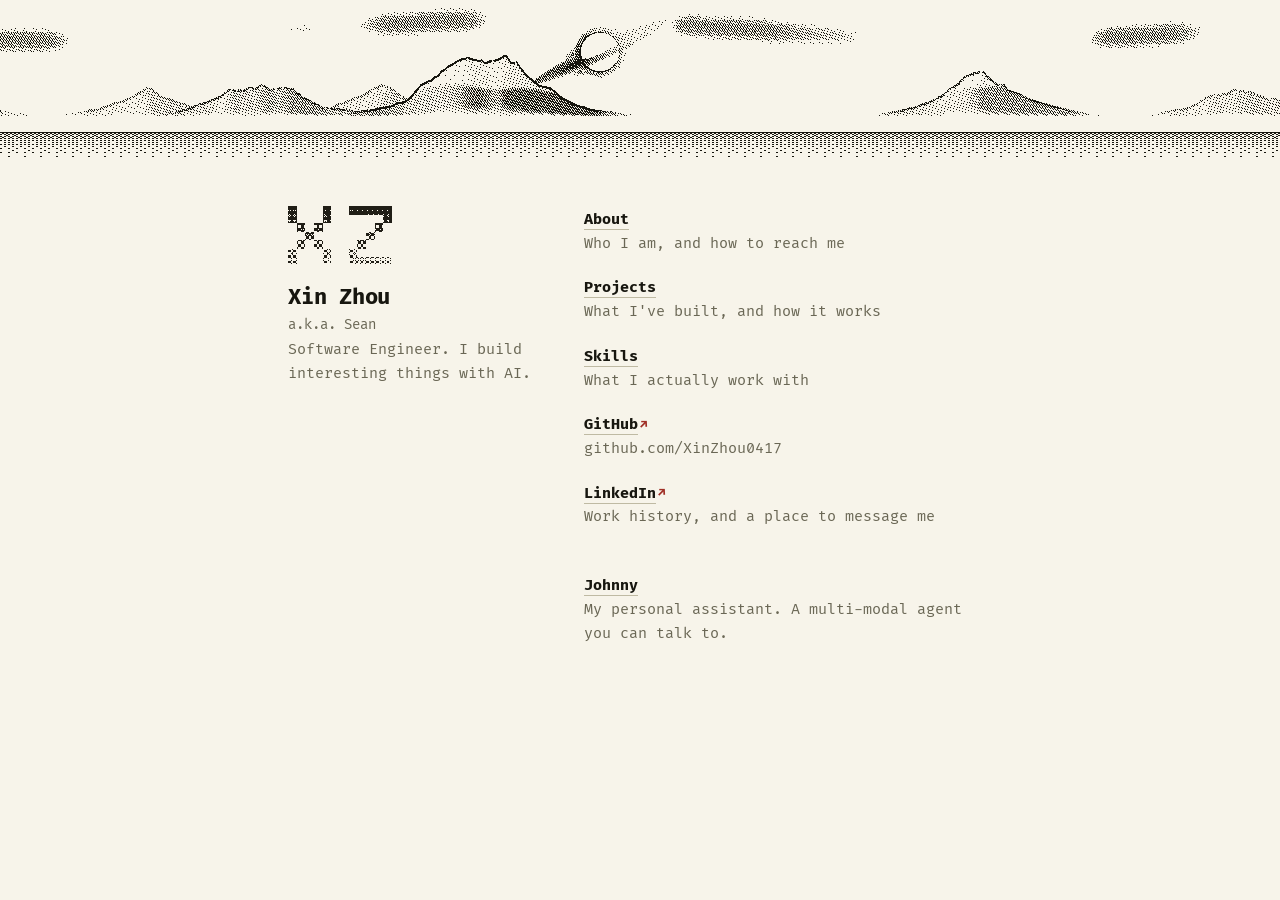
==== index.html @ a410e1f2 "site: rebuild from resume@68ef477" ====
<!DOCTYPE html><html lang="en"><head><meta charset="utf-8"><title>Xin Zhou</title><meta name="viewport" content="width=device-width, initial-scale=1"><meta name="description" content="Software Engineer. I build interesting things with AI."><link rel="icon" type="image/png" href="[data-uri]"><link rel="preload" href="/fonts/fira-regular.woff2" as="font" type="font/woff2" crossorigin><link rel="preload" href="/fonts/fira-bold.woff2" as="font" type="font/woff2" crossorigin><meta property="og:title" content="Xin Zhou"><meta property="og:description" content="Software Engineer. I build interesting things with AI."><meta property="og:image" content="https://xzhou.au/og.png"><meta property="og:image:width" content="1200"><meta property="og:image:height" content="630"><meta property="og:image:alt" content="Xin Zhou. Software Engineer. I build interesting things with AI."><meta property="og:url" content="https://xzhou.au/"><meta property="og:type" content="website"><meta property="og:site_name" content="Xin Zhou"><meta name="twitter:card" content="summary_large_image"><meta name="twitter:title" content="Xin Zhou"><meta name="twitter:description" content="Software Engineer. I build interesting things with AI."><meta name="twitter:image" content="https://xzhou.au/og.png"><meta name="astro-view-transitions-enabled" content="true"><meta name="astro-view-transitions-fallback" content="animate"><script type="module" src="/assets/ClientRouter.astro_astro_type_script_index_0_lang.Sx5bM3k1.js"></script><script type="module" src="/assets/Layout.astro_astro_type_script_index_0_lang.Ptof7fRJ.js"></script><link rel="stylesheet" href="/assets/Scene.C5jJHxmA.css"></head><body><div class="page g-paper"><div data-astro-transition-persist="scene" class="scene"><div class="bh"></div><div class="clouds"></div><div class="occlude"></div><div class="land"></div></div><div class="col"><div class="index"><div class="identity"><img class="mark" src="[data-uri]" alt=""><h1>Xin Zhou</h1><p class="name-alias">a.k.a. Sean</p><p class="name-sub">Software Engineer. I build interesting things with AI.</p></div><div class="dir"><div class="e"><div class="t"><a href="/about.html">About</a></div><p class="s">Who I am, and how to reach me</p></div><div class="e"><div class="t"><a href="/projects.html">Projects</a></div><p class="s">What I&#39;ve built, and how it works</p></div><div class="e"><div class="t"><a href="/skills.html">Skills</a></div><p class="s">What I actually work with</p></div><div class="e"><div class="t"><a href="https://github.com/XinZhou0417" class="ext" target="_blank" rel="noopener noreferrer">GitHub</a><span class="arrow">↗</span></div><p class="s">github.com/XinZhou0417</p></div><div class="e"><div class="t"><a href="https://www.linkedin.com/in/xin-zhou-246252300/" class="ext" target="_blank" rel="noopener noreferrer">LinkedIn</a><span class="arrow">↗</span></div><p class="s">Work history, and a place to message me</p></div><div class="e e-foot"><div class="t"><a href="/agent.html">Johnny</a></div><p class="s">My personal assistant. A multi-modal agent you can talk to.</p></div></div></div></div></div><button data-astro-transition-persist="astro-mffd43sq-1" id="johnny-open" class="johnny-button" type="button" aria-haspopup="dialog" aria-expanded="false" aria-controls="johnny-panel" data-sitekey="0x4AAAAAAEWjf_f30rGrgWtV" title="Ask Johnny about Xin. He answers from the published site and says so when he does not know." hidden><span class="johnny-face"><span class="johnny-cue" aria-hidden="true">$&nbsp;</span>ask johnny</span></button><div data-astro-transition-persist="astro-6olg6xvq-2" id="johnny-root"></div><script type="module" src="/assets/Johnny.astro_astro_type_script_index_0_lang.CicsOfSN.js"></script></body></html>
---- assets/Scene.C5jJHxmA.css ----
.astro-route-announcer{clip:rect(0 0 0 0);clip-path:inset(50%);white-space:nowrap;width:1px;height:1px;position:absolute;top:0;left:0;overflow:hidden}@keyframes astroFadeInOut{0%{opacity:1}to{opacity:0}}@keyframes astroFadeIn{0%{opacity:0;mix-blend-mode:plus-lighter}to{opacity:1;mix-blend-mode:plus-lighter}}@keyframes astroFadeOut{0%{opacity:1;mix-blend-mode:plus-lighter}to{opacity:0;mix-blend-mode:plus-lighter}}@keyframes astroSlideFromRight{0%{transform:translate(100%)}}@keyframes astroSlideFromLeft{0%{transform:translate(-100%)}}@keyframes astroSlideToRight{to{transform:translate(100%)}}@keyframes astroSlideToLeft{to{transform:translate(-100%)}}@media (prefers-reduced-motion){::view-transition-group(*),::view-transition-old(*),::view-transition-new(*),[data-astro-transition-scope]{animation:none!important}}@font-face{font-family:Fira Code;src:url(/fonts/fira-regular.woff2)format("woff2");font-weight:400;font-style:normal;font-display:swap}@font-face{font-family:Fira Code;src:url(/fonts/fira-bold.woff2)format("woff2");font-weight:700;font-style:normal;font-display:swap}:root{--dim:#6a6755;--rule:#bfbaa3;--link:#17548c;--ext:#a02f26;--mono:"Fira Code", ui-monospace, SFMono-Regular, "SF Mono", Menlo, Consolas, "Liberation Mono", "DejaVu Sans Mono", monospace}*{box-sizing:border-box}html{-webkit-text-size-adjust:100%}body{background:var(--paper);color:var(--ink);font-family:var(--mono);font-variant-ligatures:none;margin:0;font-size:14.7px;line-height:1.62}.page{min-height:100vh;padding:0 0 3.5rem}.col{max-width:47rem;margin:0 auto;padding:0 1.5rem}.scene+header{padding-top:1.6rem}header{padding:2.4rem 0 1.5rem}a{color:var(--link);border-bottom:1px solid var(--rule);text-decoration:none}a:hover{border-bottom-color:currentColor}a.ext{color:var(--ext)}a:focus-visible{outline:2px solid var(--ink);outline-offset:2px}b{font-weight:700}.arrow{vertical-align:.15em;color:var(--ext);margin-left:.15em;font-size:.8em}.mark{width:104px;height:auto;image-rendering:pixelated;margin-bottom:1.15rem;display:block}h1{letter-spacing:-.01em;margin:0 0 .2rem;font-size:1.35rem;line-height:1.2}.name-alias{color:var(--dim);margin:0 0 .15rem;font-size:.86rem}.name-sub{color:var(--dim);margin:0}.back{margin:0;font-size:.86rem}.back a{border:0}.back a:hover{border-bottom:1px solid}.index{align-items:flex-start;gap:2.5rem;padding:2.6rem 0 0;display:flex}.identity{flex:0 0 16rem}.dir{flex:auto;padding-top:.15rem}.dir .e{margin-bottom:1.3rem}.dir .e:last-child{margin-bottom:0}.dir .t{font-weight:700}.dir .t a{color:var(--ink);border-bottom:1px solid var(--rule)}.dir .t a:hover{border-bottom-color:currentColor}.dir .s{color:var(--dim);margin:0}h2{color:var(--ink);margin:0 0 1.3rem;font-size:1.05rem;font-weight:700}h2:before{content:"# ";color:var(--dim)}h2.cmd:before{content:none}.intro{align-items:flex-start;gap:2rem;display:flex}.intro .prose{flex:auto;min-width:0}.portrait{flex:0 0 168px;width:168px;height:auto;display:block}.portrait.dithered{image-rendering:pixelated}.prose p{max-width:40rem;margin:0 0 .9rem}.prose p:last-child{margin-bottom:0}.item{margin-bottom:1.3rem}.item:last-child{margin-bottom:0}.row{align-items:baseline;display:flex}.row .t{font-weight:700}.row .lead{border-bottom:1px dotted var(--rule);flex:auto;min-width:1.5rem;margin:0 .55em;transform:translateY(-.3em)}.row .m{color:var(--dim);white-space:nowrap;flex:none;font-size:.82rem}.d{color:var(--dim);max-width:42rem;margin:.1rem 0 0}.stack-row{flex-wrap:wrap;gap:.35rem .4rem;margin:0 0 .75rem;display:flex}.stack-row:last-child{margin-bottom:0}.stack-label{color:var(--dim);flex:0 0 8rem;padding-top:.15rem;font-size:.82rem}.chips{flex-wrap:wrap;flex:16rem;gap:.3rem .35rem;display:flex}.chip{border:1px solid var(--rule);background:#ffffff73;padding:.02rem .4rem;font-size:.82rem}.year{margin-top:1.9rem}.year:first-of-type{margin-top:0}.year-label{margin:0 0 .8rem}.year-label:before{content:"## ";color:var(--dim)}.year-items{padding-left:1.5rem}.sr-only{clip-path:inset(50%);white-space:nowrap;border:0;width:1px;height:1px;margin:-1px;padding:0;position:absolute;overflow:hidden}.cmd{color:var(--dim);margin:1.1rem 0 .9rem}.cmd .t-p{color:var(--rule)}.tree{margin:0;font-family:inherit;font-size:.88rem;line-height:1.25;overflow-x:auto}.tree .t-p{color:var(--dim)}.tree .t-stem{color:var(--rule)}.tree .t-dir{color:var(--link);font-weight:700}.tree .t-sum{color:var(--dim);font-size:.82rem}.rows{margin:1.7rem 0 0}.rows>div{gap:.4rem;margin-bottom:.3rem;display:flex}.rows dt{color:var(--dim);flex:0 0 8rem;font-size:.86rem}.rows dd{overflow-wrap:anywhere;flex:auto;margin:0}@media (width<=40rem){body{font-size:14px}.index{padding-top:1.8rem;display:block}.identity{margin-bottom:2.2rem}.row{display:block}.row .lead{display:none}.row .m{white-space:normal;display:block}.stack-label,.rows dt{flex:0 0 100%}.intro{display:block}.year-items{padding-left:.8rem}.portrait{margin:0 0 1.2rem}}@media print{.page{background:#fff}.scene{display:none}.prose.long .fig{float:none;width:auto;margin:0 0 1rem}.fig-peek,.fig-line{display:none}}.toc{margin:0 0 2.2rem;font-size:.78rem;line-height:1.5}.toc-head{color:var(--dim);letter-spacing:.04em;margin:0 0 .5rem}.to-top{font:inherit;letter-spacing:inherit;color:var(--dim);cursor:pointer;background:0 0;border:0;padding:0;display:none}.to-top:hover{color:var(--ink)}.toc.away .here{display:none}.toc.away .to-top{display:inline}.toc ol{border-left:1px solid var(--rule);margin:0;padding:0;list-style:none}.toc li{margin:0 0 .3rem}.toc ol ol{margin:.25rem 0 .5rem .9rem}.toc ol ol li{margin:0 0 .2rem}.toc a{color:#94907c;overflow-wrap:anywhere;border:0;border-left:2px solid #0000;margin-left:-1px;padding-left:.6rem;display:block}.toc a:hover{color:var(--ink);border-bottom:0}.toc a.on{color:var(--ink);border-left-color:var(--ink);font-weight:700}.rail{text-align:center;margin:0 0 2.5rem}.rail img{max-width:100%;height:auto;image-rendering:pixelated;display:inline-block}@media (width>=86rem){.rail{text-align:left;width:13rem;margin:0;padding-left:1.6rem;position:absolute;top:.2rem;left:100%}}@media (width>=76rem){.col.has-toc{position:relative}.toc{width:13rem;margin:0;padding-right:1.6rem;position:absolute;top:.2rem;bottom:0;right:100%}.toc-inner{position:sticky;top:2rem}.toc-scroll{overscroll-behavior:contain;scrollbar-width:thin;scrollbar-color:var(--rule) transparent;max-height:50vh;overflow-y:auto}}@media (width<=75.99rem){.toc-scroll{overscroll-behavior:contain;scrollbar-width:thin;scrollbar-color:var(--rule) transparent;max-height:45vh;overflow-y:auto}}.prose.long{max-width:40rem;display:flow-root}.prose.long>:first-child{margin-top:0}h3,h4,h5,h6{color:var(--ink);margin:2rem 0 .7rem;scroll-margin-top:1.5rem;font-weight:700}h3{font-size:.95rem}h4{font-size:.86rem}h5,h6{font-size:.8rem}h4,h5,h6{margin-top:1.5rem}.anchor{color:inherit;border:0}.anchor .hash{color:var(--dim)}.anchor:hover{border:0}.anchor:hover .hash{color:var(--ext)}.prose.long a.ext:after{content:"↗";vertical-align:.15em;color:var(--ext);margin-left:.15em;font-size:.8em}.prose.long img{max-width:100%;height:auto;margin:0 0 1rem;display:block}.prose.long figure{margin:0 0 1rem}.prose.long ul,.prose.long ol{margin:0 0 .9rem;padding-left:1.2rem}.prose.long li{margin:0 0 .3rem}.prose.long code{background:color-mix(in srgb, var(--ink) 7%, transparent);padding:.05em .3em;font-size:.92em}.prose.long pre{background:color-mix(in srgb, var(--ink) 5%, transparent);margin:0 0 1rem;padding:.8rem 1rem;overflow-x:auto}.prose.long pre code{background:0 0;padding:0}.prose.long blockquote{border-left:2px solid var(--rule);color:var(--dim);margin:0 0 1rem;padding-left:1rem}.fig{margin:0 0 1.2rem}.fig-shot{border:0;display:block}.fig-shot:focus-visible{outline:2px solid var(--ink);outline-offset:2px}.fig img{border:1px solid var(--rule);width:100%;height:auto;display:block}.fig figcaption{color:var(--dim);margin-top:.35rem;font-size:.7rem;line-height:1.45}.fig-shot:hover img,.fig.is-lit img{border-color:var(--ext)}.figref{color:inherit;border-bottom:1px dashed var(--ext);background:color-mix(in srgb, var(--ext) 7%, transparent);padding:0 .12em}.figref:hover,.figref:focus-visible,.figref.is-lit{background:color-mix(in srgb, var(--ext) 16%, transparent);border-bottom-color:var(--ext)}@media (width>=86rem){.prose.long .fig{float:right;clear:right;width:13rem;margin:.35rem -20.1rem 1.4rem 0}}.fig-line{z-index:5;border-top:1px dashed var(--ext);opacity:.7;pointer-events:none;height:0;position:fixed}.fig-line[hidden]{display:none}.fig-peek{z-index:40;border:1px solid var(--ink);background:var(--paper) center / contain no-repeat;pointer-events:none;position:fixed;box-shadow:0 8px 30px #17160f47}.fig-peek[hidden]{display:none}.prose.long a.inline-shot{border:0;margin:0 0 1rem;display:block}.prose.long a.inline-shot img{margin:0}.prose.long a.inline-shot:focus-visible{outline:2px solid var(--ink);outline-offset:2px}.empty{text-align:center;padding:5rem 1.5rem 4.5rem}.marquee{max-width:100%;line-height:0;display:inline-block;position:relative}.empty img{max-width:100%;height:auto;image-rendering:pixelated;display:block}.empty .blink{animation:2.85s infinite uc-blink;position:absolute;inset:0}@keyframes uc-blink{0%,70.18%{opacity:1}70.19%,to{opacity:0}}@media (prefers-reduced-motion:reduce){.empty .blink{animation:none}}.empty p{color:var(--dim);margin:1.4rem 0 0}.johnny-button{z-index:40;font:inherit;letter-spacing:.04em;--px:3px;--pix-edge:var(--ink);--pix-hi:#5ce9bd;--pix-face:var(--t-green);--pix-lo:#03996c;background:var(--pix-edge);color:var(--pix-edge);padding:calc(var(--px) * 3) calc(var(--px) * 4);cursor:pointer;box-shadow:none;clip-path:polygon(calc(var(--px) * 3) 0, calc(100% - var(--px)) 0, 100% var(--px), 100% calc(100% - var(--px) * 3), calc(100% - var(--px)) calc(100% - var(--px) * 3), calc(100% - var(--px)) calc(100% - var(--px) * 2), calc(100% - var(--px) * 2) calc(100% - var(--px) * 2), calc(100% - var(--px) * 2) calc(100% - var(--px)), calc(100% - var(--px) * 3) calc(100% - var(--px)), calc(100% - var(--px) * 3) 100%, var(--px) 100%, 0 calc(100% - var(--px)), 0 calc(var(--px) * 3), var(--px) calc(var(--px) * 3), var(--px) calc(var(--px) * 2), calc(var(--px) * 2) calc(var(--px) * 2), calc(var(--px) * 2) var(--px), calc(var(--px) * 3) var(--px));filter:drop-shadow(calc(var(--px) * 4 / 3) calc(var(--px) * 4 / 3) 0 var(--ink));border:0;font-size:.82rem;font-weight:700;position:fixed;bottom:1.25rem;right:1.25rem}.johnny-button:before{content:"";inset:calc(var(--px) * 2 / 3);pointer-events:none;background:linear-gradient(to bottom, var(--pix-hi) 0 var(--px), var(--pix-face) var(--px) calc(100% - var(--px) * 5 / 3), var(--pix-lo) calc(100% - var(--px) * 5 / 3) 100%);clip-path:polygon(calc(var(--px) * 3) 0, calc(100% - var(--px)) 0, 100% var(--px), 100% calc(100% - var(--px) * 3), calc(100% - var(--px)) calc(100% - var(--px) * 3), calc(100% - var(--px)) calc(100% - var(--px) * 2), calc(100% - var(--px) * 2) calc(100% - var(--px) * 2), calc(100% - var(--px) * 2) calc(100% - var(--px)), calc(100% - var(--px) * 3) calc(100% - var(--px)), calc(100% - var(--px) * 3) 100%, var(--px) 100%, 0 calc(100% - var(--px)), 0 calc(var(--px) * 3), var(--px) calc(var(--px) * 3), var(--px) calc(var(--px) * 2), calc(var(--px) * 2) calc(var(--px) * 2), calc(var(--px) * 2) var(--px), calc(var(--px) * 3) var(--px));position:absolute}.johnny-face{z-index:1;position:relative}@media (width>=40rem){.johnny-button{font-size:.88rem;bottom:4.5rem;right:5.5rem}}.johnny-button[aria-expanded=true]{display:none}.johnny-button:hover:before{background:linear-gradient(to bottom, var(--pix-face) 0 calc(100% - var(--px) * 8 / 3), var(--pix-lo) calc(100% - var(--px) * 8 / 3) 100%)}.johnny-button:active:before{background:var(--pix-lo)}.johnny-button:hover{filter:drop-shadow(var(--px) var(--px) 0 var(--ink));transform:translate(calc(var(--px) / 3), calc(var(--px) / 3))}.johnny-button:active{filter:none;transform:translate(calc(var(--px) * 4 / 3), calc(var(--px) * 4 / 3))}.johnny-button:focus-visible{outline:2px solid var(--link);outline-offset:2px}@media print{.johnny-button{display:none}}:root{--t-bg:#1d2a35;--t-fg:#cbd5e1;--t-mid:#b2bdcc;--t-dim:#8494a8;--t-green:#05ce91;--t-blue:#82aaff;--t-amber:#ff9d00;--t-red:#ff6b6b;--t-rule:#2b3b48}.johnny{background:var(--t-bg);color:var(--t-fg);border-color:var(--t-rule)}.johnny-head{border-bottom:1px solid var(--t-rule);color:var(--t-dim);background:linear-gradient(#26374480,#1f2e3980);flex:none;justify-content:center;align-items:center;padding:.4rem .6rem;display:flex;position:relative}.johnny-head .johnny-dots{position:absolute;left:1.4rem}.johnny-status{border-top:1px solid var(--t-rule);color:var(--t-dim);white-space:nowrap;background:linear-gradient(#26374480,#1f2e3980);flex:none;align-items:center;gap:.5rem;padding:.32rem .8rem;font-size:.72rem;display:flex;overflow:hidden}.johnny-bar{letter-spacing:-.06em;color:var(--t-mid)}.johnny-sep{opacity:.5}.johnny-status.is-low,.johnny-status.is-low .johnny-bar{color:var(--t-amber)}.johnny-title{color:var(--t-mid);font-size:.78rem}.johnny-dots{align-items:baseline;gap:.15rem;font-size:.78rem;display:inline-flex}.johnny-dot{font:inherit;cursor:pointer;color:var(--t-dim);letter-spacing:-.02em;background:0 0;border:0;padding:0 .1rem}.johnny-dot:hover{color:var(--t-fg)}.johnny-dot-min:hover,.johnny-dot-min:focus-visible{color:var(--t-amber)}.johnny-dot-close:hover,.johnny-dot-close:focus-visible{color:var(--t-red)}.johnny-dot:focus-visible{outline:none;text-decoration:underline}.johnny-confirm{z-index:2;background:#1d2a35d1;justify-content:center;align-items:center;display:flex;position:absolute;inset:0}.johnny-confirm-box{border:1px solid var(--t-rule);background:var(--t-bg);max-width:20rem;padding:.8rem .9rem}.johnny-confirm p{color:var(--t-mid);margin:0 0 .7rem;line-height:1.5}.p-warn{color:var(--t-amber)}.johnny-confirm-row{justify-content:flex-end;gap:.6rem;display:flex}.johnny-confirm button{font:inherit;border:1px solid var(--t-rule);color:var(--t-mid);cursor:pointer;background:0 0;padding:.12rem .6rem;font-size:.78rem}.johnny-confirm button:hover{border-color:var(--t-fg);color:var(--t-fg)}.johnny-confirm .is-danger{color:var(--t-red);border-color:#ff6b6b66}.johnny-confirm .is-danger:hover{border-color:var(--t-red);color:var(--t-red)}.johnny-body{cursor:text;scrollbar-width:thin;scrollbar-color:var(--t-rule) transparent;flex:1;min-height:0;padding:.7rem .6rem;overflow-y:auto}.johnny-log{flex-direction:column;gap:.6rem;line-height:1.55;display:flex}.johnny-log p{margin:0}.johnny-hint{color:var(--t-mid)}.johnny-pending{color:var(--t-dim)}.johnny-hint .c-name{color:var(--t-blue)}.johnny-boot-head{color:var(--t-fg)}.b-summary{color:var(--t-dim);margin-left:.75rem}.johnny-boot{color:var(--t-dim);gap:.75rem;font-size:.78rem;display:flex}.johnny-boot .b-label{min-width:7rem;color:var(--t-mid)}.johnny-boot .b-val{color:var(--t-green)}.johnny-boot .b-wait{color:var(--t-dim)}.johnny-boot .b-bad{color:var(--t-red)}.johnny-boot+.johnny-boot{margin-top:-.35rem}.johnny-init>summary,.johnny-run>summary{cursor:pointer;list-style:none}.johnny-init>summary::-webkit-details-marker{display:none}.johnny-run>summary::-webkit-details-marker{display:none}.johnny-init>summary:after,.johnny-run>summary:after{content:" [+]";color:var(--t-dim)}.johnny-init[open]>summary:after,.johnny-run[open]>summary:after{content:" [-]"}.johnny-run>summary{color:var(--t-dim);font-style:italic}.johnny-run{flex-direction:column;display:flex}.johnny-run-step{color:var(--t-dim);gap:.5rem;margin:0 0 .12rem;font-size:.78rem;display:flex}.johnny-run-step .r-mark{flex:none;width:1ch}.johnny-run-step .r-label{flex:1;min-width:0}.johnny-run-step.is-running .r-mark{color:var(--t-mid)}.johnny-run-step.is-done .r-mark{color:var(--t-green)}.johnny-run-step.is-blocked .r-mark,.johnny-run-step.is-blocked .r-label{color:var(--t-red)}.johnny-run-thought{color:var(--t-dim);margin:0 0 .12rem;padding-left:calc(1ch + .5rem);font-size:.78rem;font-style:italic}.johnny-run-thought,.johnny-run-step{animation:.18s ease-out both johnny-arrive}@keyframes johnny-arrive{0%{opacity:0;transform:translateY(-.15rem)}to{opacity:1;transform:none}}@media (prefers-reduced-motion:reduce){.johnny-run-thought,.johnny-run-step{animation:none}}.johnny-run:focus,.johnny-run:focus-visible{outline:none}.johnny-interrupted .r-val,.johnny-interrupted{color:var(--t-amber)}.johnny-q{color:var(--t-fg)}.johnny .p-user,.johnny .p-host{color:var(--t-green)}.johnny .p-tail{color:var(--t-dim)}.johnny-a{color:var(--t-mid)}.johnny-a>p+p{margin-top:.4rem}.johnny-a a,.johnny-cites a{color:var(--t-blue);border-bottom:1px solid #82aaff66}.johnny-a a:hover,.johnny-cites a:hover{border-bottom-color:var(--t-blue)}.johnny-cites{color:var(--t-dim);font-size:.78rem}.johnny-cites a+a:before{content:""}.johnny-blocked{border-left:2px solid var(--t-rule);padding-left:.55rem}.johnny-limit{color:var(--t-amber);border-left-color:var(--t-amber)}.johnny-limit a{color:var(--t-amber);border-bottom-color:var(--t-amber)}.johnny-cmds-lead{margin-bottom:.45rem}.johnny-cmds{border-collapse:collapse;margin:.1rem 0 .35rem}.johnny-cmds td{vertical-align:top;padding:.08rem .6rem .08rem 0}.johnny-cmds .c-name{color:var(--t-blue);white-space:nowrap}.johnny-cmds .c-blurb{color:var(--t-dim)}.johnny-cmds-note{color:var(--t-dim);font-size:.78rem}.johnny-tools{margin:.1rem 0 .4rem;padding:0;list-style:none}.johnny-tools li{flex-wrap:wrap;gap:0 .75rem;padding:.08rem 0;display:flex}.johnny-tools li:before{content:"-";color:var(--t-dim);margin-right:.45rem}.johnny-tools .c-name{color:var(--t-blue)}.johnny-tools .c-blurb{color:var(--t-dim)}.johnny-palette{border-left:2px solid var(--t-rule);flex-direction:column;margin:.5rem 0 .1rem;padding-left:.55rem;display:flex}.johnny-pick{width:100%;font:inherit;color:var(--t-dim);text-align:left;cursor:pointer;background:0 0;border:0;gap:.75rem;padding:.12rem .25rem;display:flex}.johnny-pick .c-name{color:var(--t-blue);white-space:nowrap;min-width:6rem}.johnny-pick b{color:var(--t-fg);font-weight:inherit}.johnny-pick.is-on,.johnny-pick.is-on .c-name,.johnny-pick.is-on b{color:var(--t-fg)}.johnny-pick:hover:not(.is-on){color:var(--t-mid)}.johnny-q-wrap>summary{cursor:default;list-style:none}.johnny-q-wrap>summary::-webkit-details-marker{display:none}.johnny-q-wrap[data-trace]>summary{cursor:pointer}.johnny-q-wrap[data-trace]>summary:after{content:" [+]";color:var(--t-dim)}.johnny-q-wrap[data-trace][open]>summary:after{content:" [-]"}.q-gates{color:var(--t-dim);margin-left:.75rem;font-size:.78rem}.q-gates.is-bad{color:var(--t-red)}.johnny-q-wrap>.johnny-trace{margin-bottom:.45rem}.johnny-trace{border-collapse:collapse;width:100%;color:var(--t-dim);margin-top:.4rem;font-size:.74rem}.johnny-trace td{vertical-align:top;padding:.06rem .5rem .06rem 0}.t-gate{width:5.5rem;color:var(--t-mid)}.t-status{width:3.2rem;color:var(--t-green)}.t-block .t-status,.t-block .t-gate{color:var(--t-red)}.t-skip .t-status{color:var(--t-dim)}.johnny-form{align-items:baseline;gap:.4rem;margin-top:.6rem;display:flex}.johnny-prompt{color:var(--t-green);white-space:nowrap}.johnny-form.is-busy{visibility:hidden}.johnny-form textarea{resize:none;min-width:4rem;height:1.5em;line-height:1.5;font:inherit;color:var(--t-fg);caret-color:var(--t-green);caret-shape:block;background:0 0;border:0;flex:1;align-self:flex-start;padding:0;font-size:.82rem;overflow-y:hidden}.johnny-form textarea::placeholder{color:var(--t-dim)}.johnny-form textarea:focus{outline:none}.johnny-challenge:not(:empty){border-left:2px solid var(--t-amber);margin-top:.7rem;padding-left:.55rem}.johnny-challenge iframe{max-width:100%}.kbd{border:1px solid var(--rule);white-space:nowrap;background:#ffffff73;padding:.02rem .35rem;font-size:.82rem}.e-foot{margin-top:2.8rem}.johnny-head .johnny-keys{align-items:baseline;gap:.5rem;display:inline-flex;position:absolute;right:1.4rem}.johnny-mic{font:inherit;cursor:pointer;color:var(--t-dim);letter-spacing:-.02em;background:0 0;border:0;padding:0 .1rem;font-size:.78rem}.johnny-mic:hover{color:var(--t-fg)}.johnny-mic:focus-visible{outline:none;text-decoration:underline}.johnny-mic[data-on=true]{color:var(--t-green,#7fb069)}.johnny-mute{font:inherit;cursor:pointer;color:var(--t-dim);letter-spacing:-.02em;background:0 0;border:0;padding:0 .1rem;font-size:.78rem}.johnny-mute:hover{color:var(--t-fg)}.johnny-mute:focus-visible{outline:none;text-decoration:underline}.johnny-mute[data-state=connecting]{color:var(--t-amber)}.johnny-mute[data-state=live]{color:var(--t-green,#7fb069)}.johnny-mute[data-state=denied],.johnny-mute[data-state=unavailable],.johnny-mute[data-state=failed]{color:var(--t-dim);font-style:italic}.prose.man>h3:first-child{margin-top:0}.prose.man p{margin-bottom:.6rem}.synopsis{color:var(--dim)}.man-quip{color:var(--dim);margin-bottom:.9rem}.man-cmds{grid-template-columns:minmax(6rem,max-content) 1fr;gap:.85rem 1.2rem;max-width:40rem;margin:0 0 .9rem;display:grid}.man-cmds dt{color:var(--ink);font-size:.88rem;font-weight:700}.man-cmds dt:before{content:"▪ ";color:var(--dim);font-weight:400}.man-cmds dd{margin:0}@media (width<=34rem){.man-cmds{grid-template-columns:1fr;gap:.15rem}.man-cmds dd{margin:0 0 .85rem;padding-left:2ch}}.man-note{color:var(--dim);max-width:40rem;font-size:.92rem}.johnny-choose{margin:.35rem 0 .2rem}.johnny-choose-q{color:var(--t-dim);margin:0 0 .25rem;font-size:.82rem}.johnny-choose-opt{text-align:left;width:100%;font:inherit;cursor:pointer;color:var(--t-mid);background:0 0;border:0;grid-template-columns:1rem max-content 1fr;align-items:baseline;gap:0 .5rem;padding:.12rem .2rem;display:grid}.johnny-choose-mark{color:#0000}.johnny-choose-opt[aria-selected=true]{color:var(--t-fg)}.johnny-choose-opt[aria-selected=true] .johnny-choose-mark{color:var(--t-amber)}.johnny-choose-opt:focus-visible{outline:none}.johnny-choose-label{color:var(--t-cyan,var(--t-fg))}.johnny-choose-hint{color:var(--t-dim);font-size:.8rem}@media (width<=26rem){.johnny-choose-opt{grid-template-columns:1rem 1fr;row-gap:.1rem}.johnny-choose-hint{grid-column:2}}.johnny-quiet-opts{gap:.3rem;margin:.5rem 0 .7rem;display:grid}.johnny-quiet-opts button{text-align:left;font:inherit;cursor:pointer;color:var(--t-mid);background:0 0;border:1px solid #0000;border-radius:3px;gap:.1rem;padding:.35rem .45rem;display:grid}.johnny-quiet-opts button[aria-selected=true]{border-color:var(--t-amber);color:var(--t-fg)}.johnny-quiet-opts button:focus-visible{outline:none}.johnny-quiet-label{color:var(--t-cyan,var(--t-fg))}.johnny-quiet-hint{color:var(--t-dim);font-size:.8rem}.johnny-spoken{border-left:2px solid var(--t-rule);padding-left:.5rem}.johnny-tray{flex-wrap:wrap;flex:none;gap:.4rem;margin-right:.4rem;display:inline-flex}.johnny-tray[hidden]{display:none}.johnny-chip-name,.johnny-file{color:var(--t-cyan,var(--t-fg));cursor:pointer;border-bottom:1px dotted;text-decoration:none}.johnny-chip-name:hover,.johnny-file:hover{color:var(--t-fg)}.johnny-form .johnny-chip-name{font-size:.82rem}.johnny.is-dropping{outline:1px dashed var(--t-amber);outline-offset:-4px}.johnny-peek{z-index:3;border:1px solid var(--t-rule);pointer-events:none;background:#0d151b 50%/contain no-repeat;border-radius:3px;position:absolute;top:3.2rem;left:.9rem;box-shadow:0 6px 24px #0008}.johnny-peek[hidden]{display:none}.johnny-tip{z-index:40;max-width:20rem;color:var(--t-fg);border:1px solid var(--t-rule);pointer-events:none;background:#0d151b;border-radius:3px;padding:.3rem .5rem;font-size:.74rem;line-height:1.35;position:fixed;box-shadow:0 6px 24px #0008}.johnny-tip[hidden]{display:none}.johnny-refused{color:var(--t-amber)}.johnny-confirm-detail{color:var(--t-mid);font-size:.8rem}:root{--paper:#f7f4ea;--blue:#e7eef8;--butter:#f8f1d0;--sage:#e6eee2;--ink:#17160f}.g-paper{background:var(--paper);--ground:var(--paper)}.g-blue{background:var(--blue);--ground:var(--blue)}.g-butter{background:var(--butter);--ground:var(--butter)}.g-sage{background:var(--sage);--ground:var(--sage)}.scene{height:164px;image-rendering:pixelated;position:relative;overflow:hidden}.occlude{background:var(--ground);position:absolute;inset:0;mask:url(/img/silhouette.png) 0 0 repeat-x}.land{background:url(/img/land.png) 0 0 repeat-x;position:absolute;inset:0}.bh{width:160px;height:92px;image-rendering:pixelated;background:url(/img/blackhole.png) 0 0 no-repeat;animation:9s steps(36,end) infinite orbit;position:absolute;top:6px;left:min(520px,100% - 176px)}@keyframes orbit{0%{background-position-y:0}to{background-position-y:-3312px}}@media (prefers-reduced-motion:reduce){.bh{animation:none}}.clouds{height:60px;image-rendering:pixelated;background-image:url(/img/clouds.png);background-repeat:repeat-x;animation:440s linear infinite drift,34s steps(14,end) infinite alternate morph;position:absolute;top:0;left:0;right:0}@keyframes drift{0%{background-position-x:0}to{background-position-x:-2800px}}@keyframes morph{0%{background-position-y:0}to{background-position-y:-840px}}@media (prefers-reduced-motion:reduce){.clouds{animation:none}}
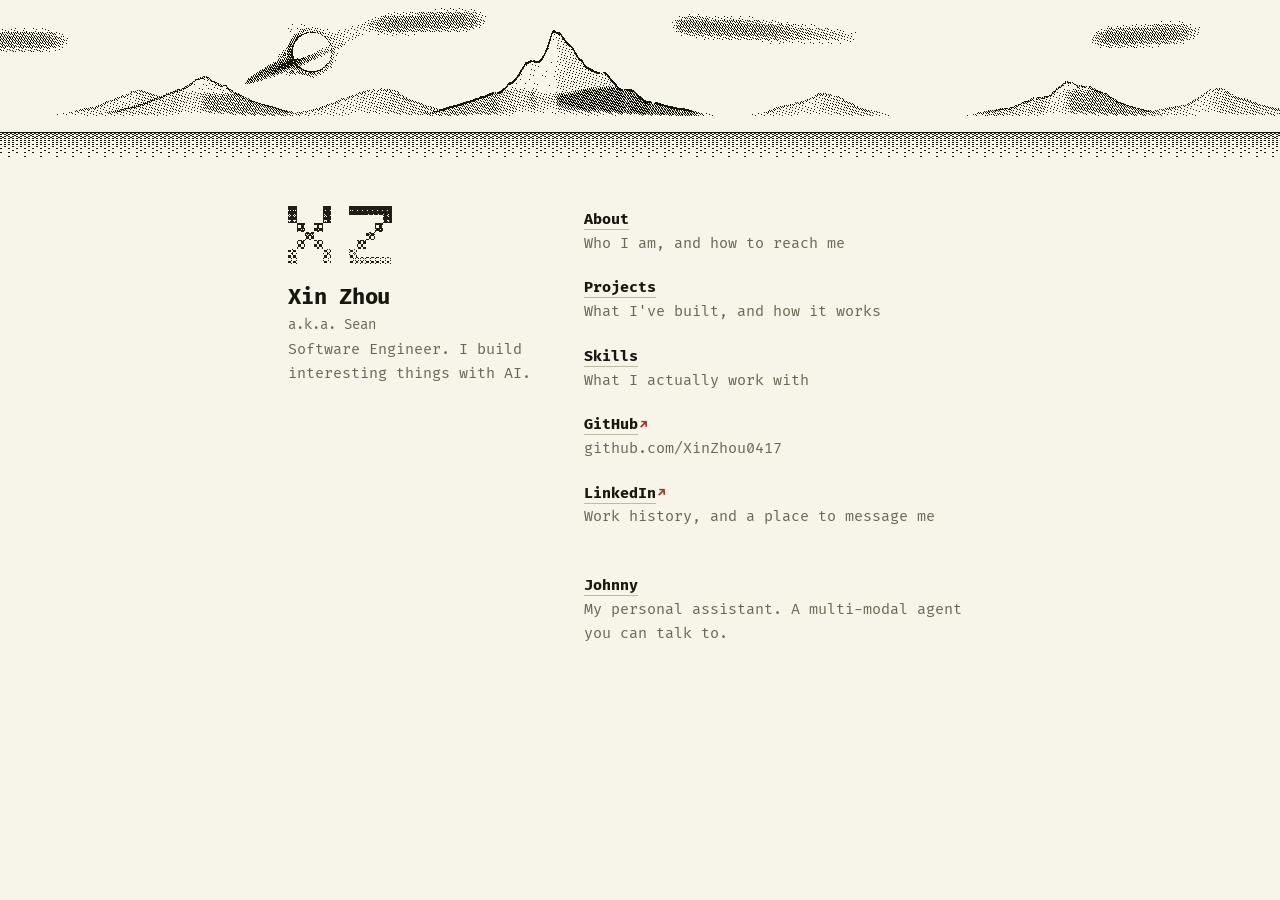
==== commit e005b9d8: "site: rebuild from resume@cd3caaa" ====
--- a/index.html
+++ b/index.html
@@ -1 +1 @@
-<!DOCTYPE html><html lang="en"><head><meta charset="utf-8"><title>Xin Zhou</title><meta name="viewport" content="width=device-width, initial-scale=1"><meta name="description" content="Software Engineer. I build interesting things with AI."><link rel="icon" type="image/png" href="[data-uri]"><link rel="preload" href="/fonts/fira-regular.woff2" as="font" type="font/woff2" crossorigin><link rel="preload" href="/fonts/fira-bold.woff2" as="font" type="font/woff2" crossorigin><meta property="og:title" content="Xin Zhou"><meta property="og:description" content="Software Engineer. I build interesting things with AI."><meta property="og:image" content="https://xzhou.au/og.png"><meta property="og:image:width" content="1200"><meta property="og:image:height" content="630"><meta property="og:image:alt" content="Xin Zhou. Software Engineer. I build interesting things with AI."><meta property="og:url" content="https://xzhou.au/"><meta property="og:type" content="website"><meta property="og:site_name" content="Xin Zhou"><meta name="twitter:card" content="summary_large_image"><meta name="twitter:title" content="Xin Zhou"><meta name="twitter:description" content="Software Engineer. I build interesting things with AI."><meta name="twitter:image" content="https://xzhou.au/og.png"><meta name="astro-view-transitions-enabled" content="true"><meta name="astro-view-transitions-fallback" content="animate"><script type="module" src="/assets/ClientRouter.astro_astro_type_script_index_0_lang.Sx5bM3k1.js"></script><script type="module" src="/assets/Layout.astro_astro_type_script_index_0_lang.Ptof7fRJ.js"></script><link rel="stylesheet" href="/assets/Scene.C5jJHxmA.css"></head><body><div class="page g-paper"><div data-astro-transition-persist="scene" class="scene"><div class="bh"></div><div class="clouds"></div><div class="occlude"></div><div class="land"></div></div><div class="col"><div class="index"><div class="identity"><img class="mark" src="[data-uri]" alt=""><h1>Xin Zhou</h1><p class="name-alias">a.k.a. Sean</p><p class="name-sub">Software Engineer. I build interesting things with AI.</p></div><div class="dir"><div class="e"><div class="t"><a href="/about.html">About</a></div><p class="s">Who I am, and how to reach me</p></div><div class="e"><div class="t"><a href="/projects.html">Projects</a></div><p class="s">What I&#39;ve built, and how it works</p></div><div class="e"><div class="t"><a href="/skills.html">Skills</a></div><p class="s">What I actually work with</p></div><div class="e"><div class="t"><a href="https://github.com/XinZhou0417" class="ext" target="_blank" rel="noopener noreferrer">GitHub</a><span class="arrow">↗</span></div><p class="s">github.com/XinZhou0417</p></div><div class="e"><div class="t"><a href="https://www.linkedin.com/in/xin-zhou-246252300/" class="ext" target="_blank" rel="noopener noreferrer">LinkedIn</a><span class="arrow">↗</span></div><p class="s">Work history, and a place to message me</p></div><div class="e e-foot"><div class="t"><a href="/agent.html">Johnny</a></div><p class="s">My personal assistant. A multi-modal agent you can talk to.</p></div></div></div></div></div><button data-astro-transition-persist="astro-mffd43sq-1" id="johnny-open" class="johnny-button" type="button" aria-haspopup="dialog" aria-expanded="false" aria-controls="johnny-panel" data-sitekey="0x4AAAAAAEWjf_f30rGrgWtV" title="Ask Johnny about Xin. He answers from the published site and says so when he does not know." hidden><span class="johnny-face"><span class="johnny-cue" aria-hidden="true">$&nbsp;</span>ask johnny</span></button><div data-astro-transition-persist="astro-6olg6xvq-2" id="johnny-root"></div><script type="module" src="/assets/Johnny.astro_astro_type_script_index_0_lang.CicsOfSN.js"></script></body></html>+<!DOCTYPE html><html lang="en"><head><meta charset="utf-8"><title>Xin Zhou</title><meta name="viewport" content="width=device-width, initial-scale=1"><meta name="description" content="Software Engineer. I build interesting things with AI."><link rel="icon" type="image/png" href="[data-uri]"><link rel="preload" href="/fonts/fira-regular.woff2" as="font" type="font/woff2" crossorigin><link rel="preload" href="/fonts/fira-bold.woff2" as="font" type="font/woff2" crossorigin><meta property="og:title" content="Xin Zhou"><meta property="og:description" content="Software Engineer. I build interesting things with AI."><meta property="og:image" content="https://xzhou.au/og.png"><meta property="og:image:width" content="1200"><meta property="og:image:height" content="630"><meta property="og:image:alt" content="Xin Zhou. Software Engineer. I build interesting things with AI."><meta property="og:url" content="https://xzhou.au/"><meta property="og:type" content="website"><meta property="og:site_name" content="Xin Zhou"><meta name="twitter:card" content="summary_large_image"><meta name="twitter:title" content="Xin Zhou"><meta name="twitter:description" content="Software Engineer. I build interesting things with AI."><meta name="twitter:image" content="https://xzhou.au/og.png"><meta name="astro-view-transitions-enabled" content="true"><meta name="astro-view-transitions-fallback" content="animate"><script type="module" src="/assets/ClientRouter.astro_astro_type_script_index_0_lang.Sx5bM3k1.js"></script><script type="module" src="/assets/Layout.astro_astro_type_script_index_0_lang.Ptof7fRJ.js"></script><link rel="stylesheet" href="/assets/Scene.DRY097bw.css"></head><body><div class="page g-paper"><div data-astro-transition-persist="scene" class="scene"><div class="bh"></div><div class="clouds"></div><div class="occlude"></div><div class="land"></div></div><div class="col"><div class="index"><div class="identity"><img class="mark" src="[data-uri]" alt=""><h1>Xin Zhou</h1><p class="name-alias">a.k.a. Sean</p><p class="name-sub">Software Engineer. I build interesting things with AI.</p></div><div class="dir"><div class="e"><div class="t"><a href="/about.html">About</a></div><p class="s">Who I am, and how to reach me</p></div><div class="e"><div class="t"><a href="/projects.html">Projects</a></div><p class="s">What I&#39;ve built, and how it works</p></div><div class="e"><div class="t"><a href="/skills.html">Skills</a></div><p class="s">What I actually work with</p></div><div class="e"><div class="t"><a href="https://github.com/XinZhou0417" class="ext" target="_blank" rel="noopener noreferrer">GitHub</a><span class="arrow">↗</span></div><p class="s">github.com/XinZhou0417</p></div><div class="e"><div class="t"><a href="https://www.linkedin.com/in/xin-zhou-246252300/" class="ext" target="_blank" rel="noopener noreferrer">LinkedIn</a><span class="arrow">↗</span></div><p class="s">Work history, and a place to message me</p></div><div class="e e-foot"><div class="t"><a href="/agent.html">Johnny</a></div><p class="s">My personal assistant. A multi-modal agent you can talk to.</p></div></div></div></div></div><button data-astro-transition-persist="astro-mffd43sq-1" id="johnny-open" class="johnny-button" type="button" aria-haspopup="dialog" aria-expanded="false" aria-controls="johnny-panel" data-sitekey="0x4AAAAAAEWjf_f30rGrgWtV" title="Ask Johnny about Xin. He answers from the published site and says so when he does not know." hidden><span class="johnny-face"><span class="johnny-cue" aria-hidden="true">$&nbsp;</span>ask johnny</span></button><div data-astro-transition-persist="astro-6olg6xvq-2" id="johnny-root"></div><script type="module" src="/assets/Johnny.astro_astro_type_script_index_0_lang.D6RJWnan.js"></script></body></html>
--- a/assets/Scene.DRY097bw.css
+++ b/assets/Scene.DRY097bw.css
@@ -0,0 +1 @@
+.astro-route-announcer{clip:rect(0 0 0 0);clip-path:inset(50%);white-space:nowrap;width:1px;height:1px;position:absolute;top:0;left:0;overflow:hidden}@keyframes astroFadeInOut{0%{opacity:1}to{opacity:0}}@keyframes astroFadeIn{0%{opacity:0;mix-blend-mode:plus-lighter}to{opacity:1;mix-blend-mode:plus-lighter}}@keyframes astroFadeOut{0%{opacity:1;mix-blend-mode:plus-lighter}to{opacity:0;mix-blend-mode:plus-lighter}}@keyframes astroSlideFromRight{0%{transform:translate(100%)}}@keyframes astroSlideFromLeft{0%{transform:translate(-100%)}}@keyframes astroSlideToRight{to{transform:translate(100%)}}@keyframes astroSlideToLeft{to{transform:translate(-100%)}}@media (prefers-reduced-motion){::view-transition-group(*),::view-transition-old(*),::view-transition-new(*),[data-astro-transition-scope]{animation:none!important}}@font-face{font-family:Fira Code;src:url(/fonts/fira-regular.woff2)format("woff2");font-weight:400;font-style:normal;font-display:swap}@font-face{font-family:Fira Code;src:url(/fonts/fira-bold.woff2)format("woff2");font-weight:700;font-style:normal;font-display:swap}:root{--dim:#6a6755;--rule:#bfbaa3;--link:#17548c;--ext:#a02f26;--mono:"Fira Code", ui-monospace, SFMono-Regular, "SF Mono", Menlo, Consolas, "Liberation Mono", "DejaVu Sans Mono", monospace}*{box-sizing:border-box}html{-webkit-text-size-adjust:100%}body{background:var(--paper);color:var(--ink);font-family:var(--mono);font-variant-ligatures:none;margin:0;font-size:14.7px;line-height:1.62}.page{min-height:100vh;padding:0 0 3.5rem}.col{max-width:47rem;margin:0 auto;padding:0 1.5rem}.scene+header{padding-top:1.6rem}header{padding:2.4rem 0 1.5rem}a{color:var(--link);border-bottom:1px solid var(--rule);text-decoration:none}a:hover{border-bottom-color:currentColor}a.ext{color:var(--ext)}a:focus-visible{outline:2px solid var(--ink);outline-offset:2px}b{font-weight:700}.arrow{vertical-align:.15em;color:var(--ext);margin-left:.15em;font-size:.8em}.mark{width:104px;height:auto;image-rendering:pixelated;margin-bottom:1.15rem;display:block}h1{letter-spacing:-.01em;margin:0 0 .2rem;font-size:1.35rem;line-height:1.2}.name-alias{color:var(--dim);margin:0 0 .15rem;font-size:.86rem}.name-sub{color:var(--dim);margin:0}.back{margin:0;font-size:.86rem}.back a{border:0}.back a:hover{border-bottom:1px solid}.index{align-items:flex-start;gap:2.5rem;padding:2.6rem 0 0;display:flex}.identity{flex:0 0 16rem}.dir{flex:auto;padding-top:.15rem}.dir .e{margin-bottom:1.3rem}.dir .e:last-child{margin-bottom:0}.dir .t{font-weight:700}.dir .t a{color:var(--ink);border-bottom:1px solid var(--rule)}.dir .t a:hover{border-bottom-color:currentColor}.dir .s{color:var(--dim);margin:0}h2{color:var(--ink);margin:0 0 1.3rem;font-size:1.05rem;font-weight:700}h2:before{content:"# ";color:var(--dim)}h2.cmd:before{content:none}.intro{align-items:flex-start;gap:2rem;display:flex}.intro .prose{flex:auto;min-width:0}.portrait{flex:0 0 168px;width:168px;height:auto;display:block}.portrait.dithered{image-rendering:pixelated}.prose p{max-width:40rem;margin:0 0 .9rem}.prose p:last-child{margin-bottom:0}.item{margin-bottom:1.3rem}.item:last-child{margin-bottom:0}.row{align-items:baseline;display:flex}.row .t{font-weight:700}.row .lead{border-bottom:1px dotted var(--rule);flex:auto;min-width:1.5rem;margin:0 .55em;transform:translateY(-.3em)}.row .m{color:var(--dim);white-space:nowrap;flex:none;font-size:.82rem}.d{color:var(--dim);max-width:42rem;margin:.1rem 0 0}.stack-row{flex-wrap:wrap;gap:.35rem .4rem;margin:0 0 .75rem;display:flex}.stack-row:last-child{margin-bottom:0}.stack-label{color:var(--dim);flex:0 0 8rem;padding-top:.15rem;font-size:.82rem}.chips{flex-wrap:wrap;flex:16rem;gap:.3rem .35rem;display:flex}.chip{border:1px solid var(--rule);background:#ffffff73;padding:.02rem .4rem;font-size:.82rem}.year{margin-top:1.9rem}.year:first-of-type{margin-top:0}.year-label{margin:0 0 .8rem}.year-label:before{content:"## ";color:var(--dim)}.year-items{padding-left:1.5rem}.sr-only{clip-path:inset(50%);white-space:nowrap;border:0;width:1px;height:1px;margin:-1px;padding:0;position:absolute;overflow:hidden}.cmd{color:var(--dim);margin:1.1rem 0 .9rem}.cmd .t-p{color:var(--rule)}.tree{margin:0;font-family:inherit;font-size:.88rem;line-height:1.25;overflow-x:auto}.tree .t-p{color:var(--dim)}.tree .t-stem{color:var(--rule)}.tree .t-dir{color:var(--link);font-weight:700}.tree .t-sum{color:var(--dim);font-size:.82rem}.rows{margin:1.7rem 0 0}.rows>div{gap:.4rem;margin-bottom:.3rem;display:flex}.rows dt{color:var(--dim);flex:0 0 8rem;font-size:.86rem}.rows dd{overflow-wrap:anywhere;flex:auto;margin:0}@media (width<=40rem){body{font-size:14px}.index{padding-top:1.8rem;display:block}.identity{margin-bottom:2.2rem}.row{display:block}.row .lead{display:none}.row .m{white-space:normal;display:block}.stack-label,.rows dt{flex:0 0 100%}.intro{display:block}.year-items{padding-left:.8rem}.portrait{margin:0 0 1.2rem}}@media print{.page{background:#fff}.scene{display:none}.prose.long .fig{float:none;width:auto;margin:0 0 1rem}.fig-peek,.fig-line{display:none}}.toc{margin:0 0 2.2rem;font-size:.78rem;line-height:1.5}.toc-head{color:var(--dim);letter-spacing:.04em;margin:0 0 .5rem}.to-top{font:inherit;letter-spacing:inherit;color:var(--dim);cursor:pointer;background:0 0;border:0;padding:0;display:none}.to-top:hover{color:var(--ink)}.toc.away .here{display:none}.toc.away .to-top{display:inline}.toc ol{border-left:1px solid var(--rule);margin:0;padding:0;list-style:none}.toc li{margin:0 0 .3rem}.toc ol ol{margin:.25rem 0 .5rem .9rem}.toc ol ol li{margin:0 0 .2rem}.toc a{color:#94907c;overflow-wrap:anywhere;border:0;border-left:2px solid #0000;margin-left:-1px;padding-left:.6rem;display:block}.toc a:hover{color:var(--ink);border-bottom:0}.toc a.on{color:var(--ink);border-left-color:var(--ink);font-weight:700}.rail{text-align:center;margin:0 0 2.5rem}.rail img{max-width:100%;height:auto;image-rendering:pixelated;display:inline-block}@media (width>=86rem){.rail{text-align:left;width:13rem;margin:0;padding-left:1.6rem;position:absolute;top:.2rem;left:100%}}@media (width>=76rem){.col.has-toc{position:relative}.toc{width:13rem;margin:0;padding-right:1.6rem;position:absolute;top:.2rem;bottom:0;right:100%}.toc-inner{position:sticky;top:2rem}.toc-scroll{overscroll-behavior:contain;scrollbar-width:thin;scrollbar-color:var(--rule) transparent;max-height:50vh;overflow-y:auto}}@media (width<=75.99rem){.toc-scroll{overscroll-behavior:contain;scrollbar-width:thin;scrollbar-color:var(--rule) transparent;max-height:45vh;overflow-y:auto}}.prose.long{max-width:40rem;display:flow-root}.prose.long>:first-child{margin-top:0}h3,h4,h5,h6{color:var(--ink);margin:2rem 0 .7rem;scroll-margin-top:1.5rem;font-weight:700}h3{font-size:.95rem}h4{font-size:.86rem}h5,h6{font-size:.8rem}h4,h5,h6{margin-top:1.5rem}.anchor{color:inherit;border:0}.anchor .hash{color:var(--dim)}.anchor:hover{border:0}.anchor:hover .hash{color:var(--ext)}.prose.long a.ext:after{content:"↗";vertical-align:.15em;color:var(--ext);margin-left:.15em;font-size:.8em}.prose.long img{max-width:100%;height:auto;margin:0 0 1rem;display:block}.prose.long figure{margin:0 0 1rem}.prose.long ul,.prose.long ol{margin:0 0 .9rem;padding-left:1.2rem}.prose.long li{margin:0 0 .3rem}.prose.long code{background:color-mix(in srgb, var(--ink) 7%, transparent);padding:.05em .3em;font-size:.92em}.prose.long pre{background:color-mix(in srgb, var(--ink) 5%, transparent);margin:0 0 1rem;padding:.8rem 1rem;overflow-x:auto}.prose.long pre code{background:0 0;padding:0}.prose.long blockquote{border-left:2px solid var(--rule);color:var(--dim);margin:0 0 1rem;padding-left:1rem}.fig{margin:0 0 1.2rem}.fig-shot{border:0;display:block}.fig-shot:focus-visible{outline:2px solid var(--ink);outline-offset:2px}.fig img{border:1px solid var(--rule);width:100%;height:auto;display:block}.fig figcaption{color:var(--dim);margin-top:.35rem;font-size:.7rem;line-height:1.45}.fig-shot:hover img,.fig.is-lit img{border-color:var(--ext)}.figref{color:inherit;border-bottom:1px dashed var(--ext);background:color-mix(in srgb, var(--ext) 7%, transparent);padding:0 .12em}.figref:hover,.figref:focus-visible,.figref.is-lit{background:color-mix(in srgb, var(--ext) 16%, transparent);border-bottom-color:var(--ext)}@media (width>=86rem){.prose.long .fig{float:right;clear:right;width:13rem;margin:.35rem -20.1rem 1.4rem 0}}.fig-line{z-index:5;border-top:1px dashed var(--ext);opacity:.7;pointer-events:none;height:0;position:fixed}.fig-line[hidden]{display:none}.fig-peek{z-index:40;border:1px solid var(--ink);background:var(--paper) center / contain no-repeat;pointer-events:none;position:fixed;box-shadow:0 8px 30px #17160f47}.fig-peek[hidden]{display:none}.prose.long a.inline-shot{border:0;margin:0 0 1rem;display:block}.prose.long a.inline-shot img{margin:0}.prose.long a.inline-shot:focus-visible{outline:2px solid var(--ink);outline-offset:2px}.empty{text-align:center;padding:5rem 1.5rem 4.5rem}.marquee{max-width:100%;line-height:0;display:inline-block;position:relative}.empty img{max-width:100%;height:auto;image-rendering:pixelated;display:block}.empty .blink{animation:2.85s infinite uc-blink;position:absolute;inset:0}@keyframes uc-blink{0%,70.18%{opacity:1}70.19%,to{opacity:0}}@media (prefers-reduced-motion:reduce){.empty .blink{animation:none}}.empty p{color:var(--dim);margin:1.4rem 0 0}.johnny-button{z-index:40;font:inherit;letter-spacing:.04em;--px:3px;--pix-edge:var(--ink);--pix-hi:#5ce9bd;--pix-face:var(--t-green);--pix-lo:#03996c;background:var(--pix-edge);color:var(--pix-edge);padding:calc(var(--px) * 3) calc(var(--px) * 4);cursor:pointer;box-shadow:none;clip-path:polygon(calc(var(--px) * 3) 0, calc(100% - var(--px)) 0, 100% var(--px), 100% calc(100% - var(--px) * 3), calc(100% - var(--px)) calc(100% - var(--px) * 3), calc(100% - var(--px)) calc(100% - var(--px) * 2), calc(100% - var(--px) * 2) calc(100% - var(--px) * 2), calc(100% - var(--px) * 2) calc(100% - var(--px)), calc(100% - var(--px) * 3) calc(100% - var(--px)), calc(100% - var(--px) * 3) 100%, var(--px) 100%, 0 calc(100% - var(--px)), 0 calc(var(--px) * 3), var(--px) calc(var(--px) * 3), var(--px) calc(var(--px) * 2), calc(var(--px) * 2) calc(var(--px) * 2), calc(var(--px) * 2) var(--px), calc(var(--px) * 3) var(--px));filter:drop-shadow(calc(var(--px) * 4 / 3) calc(var(--px) * 4 / 3) 0 var(--ink));border:0;font-size:.82rem;font-weight:700;position:fixed;bottom:1.25rem;right:1.25rem}.johnny-button:before{content:"";inset:calc(var(--px) * 2 / 3);pointer-events:none;background:linear-gradient(to bottom, var(--pix-hi) 0 var(--px), var(--pix-face) var(--px) calc(100% - var(--px) * 5 / 3), var(--pix-lo) calc(100% - var(--px) * 5 / 3) 100%);clip-path:polygon(calc(var(--px) * 3) 0, calc(100% - var(--px)) 0, 100% var(--px), 100% calc(100% - var(--px) * 3), calc(100% - var(--px)) calc(100% - var(--px) * 3), calc(100% - var(--px)) calc(100% - var(--px) * 2), calc(100% - var(--px) * 2) calc(100% - var(--px) * 2), calc(100% - var(--px) * 2) calc(100% - var(--px)), calc(100% - var(--px) * 3) calc(100% - var(--px)), calc(100% - var(--px) * 3) 100%, var(--px) 100%, 0 calc(100% - var(--px)), 0 calc(var(--px) * 3), var(--px) calc(var(--px) * 3), var(--px) calc(var(--px) * 2), calc(var(--px) * 2) calc(var(--px) * 2), calc(var(--px) * 2) var(--px), calc(var(--px) * 3) var(--px));position:absolute}.johnny-face{z-index:1;position:relative}@media (width>=40rem){.johnny-button{font-size:.88rem;bottom:4.5rem;right:5.5rem}}.johnny-button[aria-expanded=true]{display:none}.johnny-button:hover:before{background:linear-gradient(to bottom, var(--pix-face) 0 calc(100% - var(--px) * 8 / 3), var(--pix-lo) calc(100% - var(--px) * 8 / 3) 100%)}.johnny-button:active:before{background:var(--pix-lo)}.johnny-button:hover{filter:drop-shadow(var(--px) var(--px) 0 var(--ink));transform:translate(calc(var(--px) / 3), calc(var(--px) / 3))}.johnny-button:active{filter:none;transform:translate(calc(var(--px) * 4 / 3), calc(var(--px) * 4 / 3))}.johnny-button:focus-visible{outline:2px solid var(--link);outline-offset:2px}@media print{.johnny-button{display:none}}:root{--t-bg:#1d2a35;--t-fg:#cbd5e1;--t-mid:#b2bdcc;--t-dim:#8494a8;--t-green:#05ce91;--t-blue:#82aaff;--t-amber:#ff9d00;--t-red:#ff6b6b;--t-rule:#2b3b48}.johnny{background:var(--t-bg);color:var(--t-fg);border-color:var(--t-rule)}.johnny-head{border-bottom:1px solid var(--t-rule);color:var(--t-dim);background:linear-gradient(#26374480,#1f2e3980);flex:none;justify-content:center;align-items:center;padding:.4rem .6rem;display:flex;position:relative}.johnny-head .johnny-dots{position:absolute;left:1.4rem}.johnny-status{border-top:1px solid var(--t-rule);color:var(--t-dim);white-space:nowrap;background:linear-gradient(#26374480,#1f2e3980);flex:none;align-items:center;gap:.5rem;padding:.32rem .8rem;font-size:.72rem;display:flex;overflow:hidden}.johnny-bar{letter-spacing:-.06em;color:var(--t-mid)}.johnny-sep{opacity:.5}.johnny-status.is-low,.johnny-status.is-low .johnny-bar{color:var(--t-amber)}.johnny-title{color:var(--t-mid);font-size:.78rem}.johnny-dots{align-items:baseline;gap:.15rem;font-size:.78rem;display:inline-flex}.johnny-dot{font:inherit;cursor:pointer;color:var(--t-dim);letter-spacing:-.02em;background:0 0;border:0;padding:0 .1rem}.johnny-dot:hover{color:var(--t-fg)}.johnny-dot-min:hover,.johnny-dot-min:focus-visible{color:var(--t-amber)}.johnny-dot-close:hover,.johnny-dot-close:focus-visible{color:var(--t-red)}.johnny-dot:focus-visible{outline:none;text-decoration:underline}.johnny-confirm{z-index:2;background:#1d2a35d1;justify-content:center;align-items:center;display:flex;position:absolute;inset:0}.johnny-confirm-box{border:1px solid var(--t-rule);background:var(--t-bg);max-width:20rem;padding:.8rem .9rem}.johnny-confirm p{color:var(--t-mid);margin:0 0 .7rem;line-height:1.5}.p-warn{color:var(--t-amber)}.johnny-confirm-row{justify-content:flex-end;gap:.6rem;display:flex}.johnny-confirm button{font:inherit;border:1px solid var(--t-rule);color:var(--t-mid);cursor:pointer;background:0 0;padding:.12rem .6rem;font-size:.78rem}.johnny-confirm button:hover{border-color:var(--t-fg);color:var(--t-fg)}.johnny-confirm .is-danger{color:var(--t-red);border-color:#ff6b6b66}.johnny-confirm .is-danger:hover{border-color:var(--t-red);color:var(--t-red)}.johnny-body{cursor:text;scrollbar-width:thin;scrollbar-color:var(--t-rule) transparent;flex:1;min-height:0;padding:.7rem .6rem;overflow-y:auto}.johnny-log{flex-direction:column;gap:.6rem;line-height:1.55;display:flex}.johnny-log p{margin:0}.johnny-hint{color:var(--t-mid)}.johnny-pending{color:var(--t-dim)}.johnny-hint .c-name{color:var(--t-blue)}.johnny-boot-head{color:var(--t-fg)}.b-summary{color:var(--t-dim);margin-left:.75rem}.johnny-boot{color:var(--t-dim);gap:.75rem;font-size:.78rem;display:flex}.johnny-boot .b-label{min-width:7rem;color:var(--t-mid)}.johnny-boot .b-val{color:var(--t-green)}.johnny-boot .b-wait{color:var(--t-dim)}.johnny-boot .b-bad{color:var(--t-red)}.johnny-boot+.johnny-boot{margin-top:-.35rem}.johnny-init>summary,.johnny-run>summary{cursor:pointer;list-style:none}.johnny-init>summary::-webkit-details-marker{display:none}.johnny-run>summary::-webkit-details-marker{display:none}.johnny-init>summary:after,.johnny-run>summary:after{content:" [+]";color:var(--t-dim)}.johnny-init[open]>summary:after,.johnny-run[open]>summary:after{content:" [-]"}.johnny-run>summary{color:var(--t-dim);font-style:italic}.johnny-run{flex-direction:column;display:flex}.johnny-run-step{color:var(--t-dim);gap:.5rem;margin:0 0 .12rem;font-size:.78rem;display:flex}.johnny-run-step .r-mark{flex:none;width:1ch}.johnny-run-step .r-label{flex:1;min-width:0}.johnny-run-step.is-running .r-mark{color:var(--t-mid)}.johnny-run-step.is-done .r-mark{color:var(--t-green)}.johnny-run-step.is-blocked .r-mark,.johnny-run-step.is-blocked .r-label{color:var(--t-red)}.johnny-run-thought{color:var(--t-dim);font-style:italic}.johnny-run-thought .r-mark,.johnny-run-thought.is-done .r-mark{color:var(--t-dim)}.johnny-run-thought,.johnny-run-step{animation:.18s ease-out both johnny-arrive}@keyframes johnny-arrive{0%{opacity:0;transform:translateY(-.15rem)}to{opacity:1;transform:none}}@media (prefers-reduced-motion:reduce){.johnny-run-thought,.johnny-run-step{animation:none}}.johnny-run:focus,.johnny-run:focus-visible{outline:none}.johnny-interrupted .r-val,.johnny-interrupted{color:var(--t-amber)}.johnny-q{color:var(--t-fg)}.johnny .p-user,.johnny .p-host{color:var(--t-green)}.johnny .p-tail{color:var(--t-dim)}.johnny-a{color:var(--t-mid)}.johnny-a>p+p{margin-top:.4rem}.johnny-a a,.johnny-cites a{color:var(--t-blue);border-bottom:1px solid #82aaff66}.johnny-a a:hover,.johnny-cites a:hover{border-bottom-color:var(--t-blue)}.johnny-cites{color:var(--t-dim);font-size:.78rem}.johnny-cites a+a:before{content:""}.johnny-blocked{border-left:2px solid var(--t-rule);padding-left:.55rem}.johnny-limit{color:var(--t-amber);border-left-color:var(--t-amber)}.johnny-limit a{color:var(--t-amber);border-bottom-color:var(--t-amber)}.johnny-cmds-lead{margin-bottom:.45rem}.johnny-cmds{border-collapse:collapse;margin:.1rem 0 .35rem}.johnny-cmds td{vertical-align:top;padding:.08rem .6rem .08rem 0}.johnny-cmds .c-name{color:var(--t-blue);white-space:nowrap}.johnny-cmds .c-blurb{color:var(--t-dim)}.johnny-cmds-note{color:var(--t-dim);font-size:.78rem}.johnny-tools{margin:.1rem 0 .4rem;padding:0;list-style:none}.johnny-tools li{flex-wrap:wrap;gap:0 .75rem;padding:.08rem 0;display:flex}.johnny-tools li:before{content:"-";color:var(--t-dim);margin-right:.45rem}.johnny-tools .c-name{color:var(--t-blue)}.johnny-tools .c-blurb{color:var(--t-dim)}.johnny-palette{border-left:2px solid var(--t-rule);flex-direction:column;margin:.5rem 0 .1rem;padding-left:.55rem;display:flex}.johnny-pick{width:100%;font:inherit;color:var(--t-dim);text-align:left;cursor:pointer;background:0 0;border:0;gap:.75rem;padding:.12rem .25rem;display:flex}.johnny-pick .c-name{color:var(--t-blue);white-space:nowrap;min-width:6rem}.johnny-pick b{color:var(--t-fg);font-weight:inherit}.johnny-pick.is-on,.johnny-pick.is-on .c-name,.johnny-pick.is-on b{color:var(--t-fg)}.johnny-pick:hover:not(.is-on){color:var(--t-mid)}.johnny-q-wrap>summary{cursor:default;list-style:none}.johnny-q-wrap>summary::-webkit-details-marker{display:none}.johnny-q-wrap[data-trace]>summary{cursor:pointer}.johnny-q-wrap[data-trace]>summary:after{content:" [+]";color:var(--t-dim)}.johnny-q-wrap[data-trace][open]>summary:after{content:" [-]"}.q-gates{color:var(--t-dim);margin-left:.75rem;font-size:.78rem}.q-gates.is-bad{color:var(--t-red)}.johnny-q-wrap>.johnny-trace{margin-bottom:.45rem}.johnny-trace{border-collapse:collapse;width:100%;color:var(--t-dim);margin-top:.4rem;font-size:.74rem}.johnny-trace td{vertical-align:top;padding:.06rem .5rem .06rem 0}.t-gate{width:auto;color:var(--t-mid)}.t-status{white-space:nowrap;width:1%;color:var(--t-green)}.t-reason{white-space:nowrap;width:1%}.t-block .t-status,.t-block .t-gate{color:var(--t-red)}.t-skip .t-status{color:var(--t-dim)}.johnny-form{align-items:baseline;gap:.4rem;margin-top:.6rem;display:flex}.johnny-prompt{color:var(--t-green);white-space:nowrap}.johnny-form.is-busy{visibility:hidden}.johnny-form textarea{resize:none;min-width:4rem;height:1.5em;line-height:1.5;font:inherit;color:var(--t-fg);caret-color:var(--t-green);caret-shape:block;background:0 0;border:0;flex:1;align-self:flex-start;padding:0;font-size:.82rem;overflow-y:hidden}.johnny-form textarea::placeholder{color:var(--t-dim)}.johnny-form textarea:focus{outline:none}.johnny-challenge:not(:empty){border-left:2px solid var(--t-amber);margin-top:.7rem;padding-left:.55rem}.johnny-challenge iframe{max-width:100%}.kbd{border:1px solid var(--rule);white-space:nowrap;background:#ffffff73;padding:.02rem .35rem;font-size:.82rem}.e-foot{margin-top:2.8rem}.johnny-head .johnny-keys{align-items:baseline;gap:.5rem;display:inline-flex;position:absolute;right:1.4rem}.johnny-mic{font:inherit;cursor:pointer;color:var(--t-dim);letter-spacing:-.02em;background:0 0;border:0;padding:0 .1rem;font-size:.78rem}.johnny-mic:hover{color:var(--t-fg)}.johnny-mic:focus-visible{outline:none;text-decoration:underline}.johnny-mic[data-on=true]{color:var(--t-green,#7fb069)}.johnny-mute{font:inherit;cursor:pointer;color:var(--t-dim);letter-spacing:-.02em;background:0 0;border:0;padding:0 .1rem;font-size:.78rem}.johnny-mute:hover{color:var(--t-fg)}.johnny-mute:focus-visible{outline:none;text-decoration:underline}.johnny-mute[data-state=connecting]{color:var(--t-amber)}.johnny-mute[data-state=live]{color:var(--t-green,#7fb069)}.johnny-mute[data-state=denied],.johnny-mute[data-state=unavailable],.johnny-mute[data-state=failed]{color:var(--t-dim);font-style:italic}.prose.man>h3:first-child{margin-top:0}.prose.man p{margin-bottom:.6rem}.synopsis{color:var(--dim)}.man-quip{color:var(--dim);margin-bottom:.9rem}.man-cmds{grid-template-columns:minmax(6rem,max-content) 1fr;gap:.85rem 1.2rem;max-width:40rem;margin:0 0 .9rem;display:grid}.man-cmds dt{color:var(--ink);font-size:.88rem;font-weight:700}.man-cmds dt:before{content:"▪ ";color:var(--dim);font-weight:400}.man-cmds dd{margin:0}@media (width<=34rem){.man-cmds{grid-template-columns:1fr;gap:.15rem}.man-cmds dd{margin:0 0 .85rem;padding-left:2ch}}.man-note{color:var(--dim);max-width:40rem;font-size:.92rem}.johnny-choose{margin:.35rem 0 .2rem}.johnny-choose-q{color:var(--t-dim);margin:0 0 .25rem;font-size:.82rem}.johnny-choose-opt{text-align:left;width:100%;font:inherit;cursor:pointer;color:var(--t-mid);background:0 0;border:0;grid-template-columns:1rem max-content 1fr;align-items:baseline;gap:0 .5rem;padding:.12rem .2rem;display:grid}.johnny-choose-mark{color:#0000}.johnny-choose-opt[aria-selected=true]{color:var(--t-fg)}.johnny-choose-opt[aria-selected=true] .johnny-choose-mark{color:var(--t-amber)}.johnny-choose-opt:focus-visible{outline:none}.johnny-choose-label{color:var(--t-cyan,var(--t-fg))}.johnny-choose-hint{color:var(--t-dim);font-size:.8rem}@media (width<=26rem){.johnny-choose-opt{grid-template-columns:1rem 1fr;row-gap:.1rem}.johnny-choose-hint{grid-column:2}}.johnny-quiet-opts{gap:.3rem;margin:.5rem 0 .7rem;display:grid}.johnny-quiet-opts button{text-align:left;font:inherit;cursor:pointer;color:var(--t-mid);background:0 0;border:1px solid #0000;border-radius:3px;gap:.1rem;padding:.35rem .45rem;display:grid}.johnny-quiet-opts button[aria-selected=true]{border-color:var(--t-amber);color:var(--t-fg)}.johnny-quiet-opts button:focus-visible{outline:none}.johnny-quiet-label{color:var(--t-cyan,var(--t-fg))}.johnny-quiet-hint{color:var(--t-dim);font-size:.8rem}.johnny-spoken{border-left:2px solid var(--t-rule);padding-left:.5rem}.johnny-tray{flex-wrap:wrap;flex:none;gap:.4rem;margin-right:.4rem;display:inline-flex}.johnny-tray[hidden]{display:none}.johnny-chip-name,.johnny-file{color:var(--t-cyan,var(--t-fg));cursor:pointer;border-bottom:1px dotted;text-decoration:none}.johnny-chip-name:hover,.johnny-file:hover{color:var(--t-fg)}.johnny-form .johnny-chip-name{font-size:.82rem}.johnny.is-dropping{outline:1px dashed var(--t-amber);outline-offset:-4px}.johnny-peek{z-index:3;border:1px solid var(--t-rule);pointer-events:none;background:#0d151b 50%/contain no-repeat;border-radius:3px;position:absolute;top:3.2rem;left:.9rem;box-shadow:0 6px 24px #0008}.johnny-peek[hidden]{display:none}.johnny-tip{z-index:40;max-width:20rem;color:var(--t-fg);border:1px solid var(--t-rule);pointer-events:none;background:#0d151b;border-radius:3px;padding:.3rem .5rem;font-size:.74rem;line-height:1.35;position:fixed;box-shadow:0 6px 24px #0008}.johnny-tip[hidden]{display:none}.johnny-refused{color:var(--t-amber)}.johnny-confirm-detail{color:var(--t-mid);font-size:.8rem}:root{--paper:#f7f4ea;--blue:#e7eef8;--butter:#f8f1d0;--sage:#e6eee2;--ink:#17160f}.g-paper{background:var(--paper);--ground:var(--paper)}.g-blue{background:var(--blue);--ground:var(--blue)}.g-butter{background:var(--butter);--ground:var(--butter)}.g-sage{background:var(--sage);--ground:var(--sage)}.scene{height:164px;image-rendering:pixelated;position:relative;overflow:hidden}.occlude{background:var(--ground);position:absolute;inset:0;mask:url(/img/silhouette.png) 0 0 repeat-x}.land{background:url(/img/land.png) 0 0 repeat-x;position:absolute;inset:0}.bh{width:160px;height:92px;image-rendering:pixelated;background:url(/img/blackhole.png) 0 0 no-repeat;animation:9s steps(36,end) infinite orbit;position:absolute;top:6px;left:min(232px,100% - 176px)}@keyframes orbit{0%{background-position-y:0}to{background-position-y:-3312px}}@media (prefers-reduced-motion:reduce){.bh{animation:none}}.clouds{height:60px;image-rendering:pixelated;background-image:url(/img/clouds.png);background-repeat:repeat-x;animation:440s linear infinite drift,34s steps(14,end) infinite alternate morph;position:absolute;top:0;left:0;right:0}@keyframes drift{0%{background-position-x:0}to{background-position-x:-2800px}}@keyframes morph{0%{background-position-y:0}to{background-position-y:-840px}}@media (prefers-reduced-motion:reduce){.clouds{animation:none}}
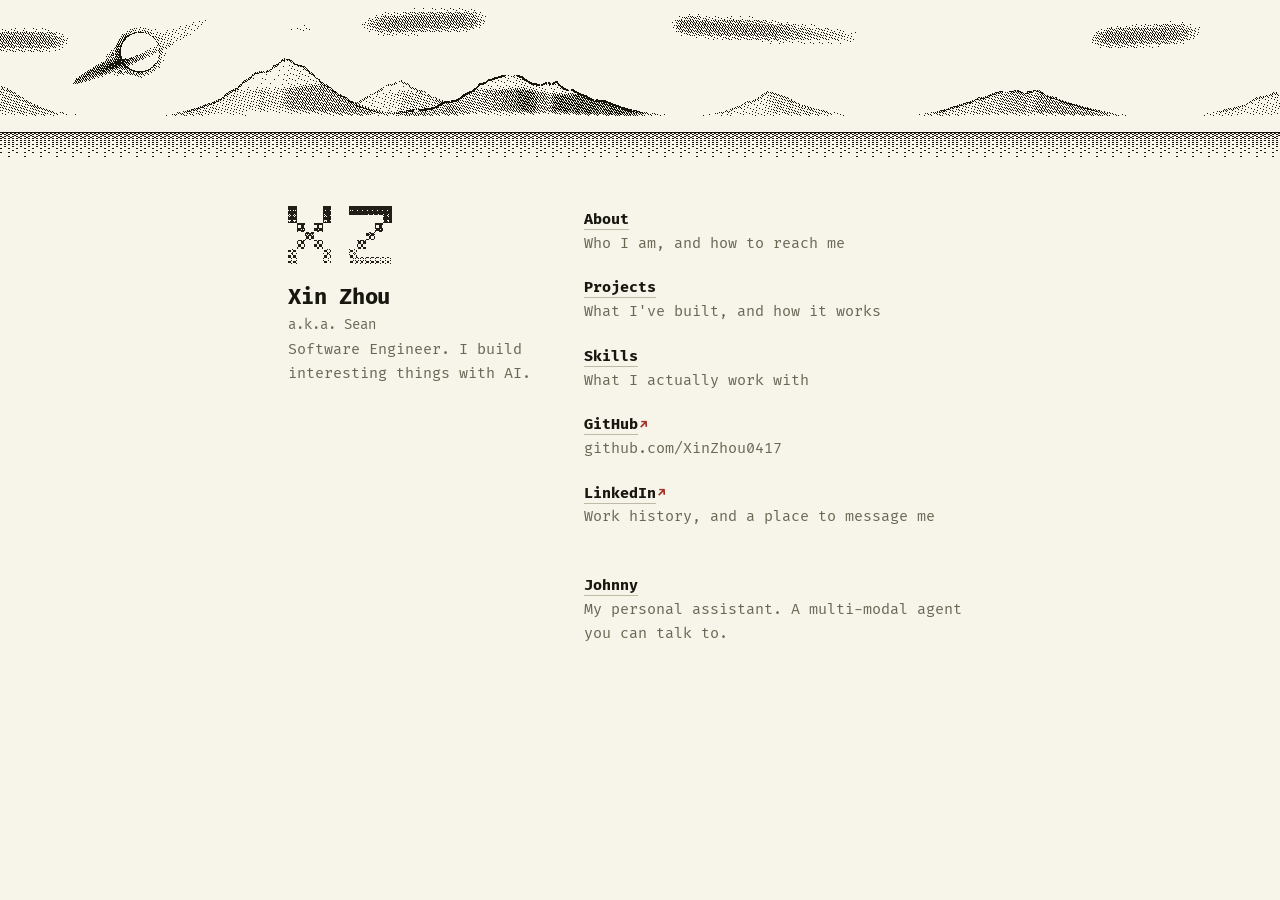
==== commit a0a66767: "site: rebuild from resume@3706f51" ====
--- a/index.html
+++ b/index.html
@@ -1 +1 @@
-<!DOCTYPE html><html lang="en"><head><meta charset="utf-8"><title>Xin Zhou</title><meta name="viewport" content="width=device-width, initial-scale=1"><meta name="description" content="Software Engineer. I build interesting things with AI."><link rel="icon" type="image/png" href="[data-uri]"><link rel="preload" href="/fonts/fira-regular.woff2" as="font" type="font/woff2" crossorigin><link rel="preload" href="/fonts/fira-bold.woff2" as="font" type="font/woff2" crossorigin><meta property="og:title" content="Xin Zhou"><meta property="og:description" content="Software Engineer. I build interesting things with AI."><meta property="og:image" content="https://xzhou.au/og.png"><meta property="og:image:width" content="1200"><meta property="og:image:height" content="630"><meta property="og:image:alt" content="Xin Zhou. Software Engineer. I build interesting things with AI."><meta property="og:url" content="https://xzhou.au/"><meta property="og:type" content="website"><meta property="og:site_name" content="Xin Zhou"><meta name="twitter:card" content="summary_large_image"><meta name="twitter:title" content="Xin Zhou"><meta name="twitter:description" content="Software Engineer. I build interesting things with AI."><meta name="twitter:image" content="https://xzhou.au/og.png"><meta name="astro-view-transitions-enabled" content="true"><meta name="astro-view-transitions-fallback" content="animate"><script type="module" src="/assets/ClientRouter.astro_astro_type_script_index_0_lang.Sx5bM3k1.js"></script><script type="module" src="/assets/Layout.astro_astro_type_script_index_0_lang.Ptof7fRJ.js"></script><link rel="stylesheet" href="/assets/Scene.DRY097bw.css"></head><body><div class="page g-paper"><div data-astro-transition-persist="scene" class="scene"><div class="bh"></div><div class="clouds"></div><div class="occlude"></div><div class="land"></div></div><div class="col"><div class="index"><div class="identity"><img class="mark" src="[data-uri]" alt=""><h1>Xin Zhou</h1><p class="name-alias">a.k.a. Sean</p><p class="name-sub">Software Engineer. I build interesting things with AI.</p></div><div class="dir"><div class="e"><div class="t"><a href="/about.html">About</a></div><p class="s">Who I am, and how to reach me</p></div><div class="e"><div class="t"><a href="/projects.html">Projects</a></div><p class="s">What I&#39;ve built, and how it works</p></div><div class="e"><div class="t"><a href="/skills.html">Skills</a></div><p class="s">What I actually work with</p></div><div class="e"><div class="t"><a href="https://github.com/XinZhou0417" class="ext" target="_blank" rel="noopener noreferrer">GitHub</a><span class="arrow">↗</span></div><p class="s">github.com/XinZhou0417</p></div><div class="e"><div class="t"><a href="https://www.linkedin.com/in/xin-zhou-246252300/" class="ext" target="_blank" rel="noopener noreferrer">LinkedIn</a><span class="arrow">↗</span></div><p class="s">Work history, and a place to message me</p></div><div class="e e-foot"><div class="t"><a href="/agent.html">Johnny</a></div><p class="s">My personal assistant. A multi-modal agent you can talk to.</p></div></div></div></div></div><button data-astro-transition-persist="astro-mffd43sq-1" id="johnny-open" class="johnny-button" type="button" aria-haspopup="dialog" aria-expanded="false" aria-controls="johnny-panel" data-sitekey="0x4AAAAAAEWjf_f30rGrgWtV" title="Ask Johnny about Xin. He answers from the published site and says so when he does not know." hidden><span class="johnny-face"><span class="johnny-cue" aria-hidden="true">$&nbsp;</span>ask johnny</span></button><div data-astro-transition-persist="astro-6olg6xvq-2" id="johnny-root"></div><script type="module" src="/assets/Johnny.astro_astro_type_script_index_0_lang.D6RJWnan.js"></script></body></html>+<!DOCTYPE html><html lang="en"><head><meta charset="utf-8"><title>Xin Zhou</title><meta name="viewport" content="width=device-width, initial-scale=1"><meta name="description" content="Software Engineer. I build interesting things with AI."><link rel="icon" type="image/png" href="[data-uri]"><link rel="preload" href="/fonts/fira-regular.woff2" as="font" type="font/woff2" crossorigin><link rel="preload" href="/fonts/fira-bold.woff2" as="font" type="font/woff2" crossorigin><meta property="og:title" content="Xin Zhou"><meta property="og:description" content="Software Engineer. I build interesting things with AI."><meta property="og:image" content="https://xzhou.au/og.png"><meta property="og:image:width" content="1200"><meta property="og:image:height" content="630"><meta property="og:image:alt" content="Xin Zhou. Software Engineer. I build interesting things with AI."><meta property="og:url" content="https://xzhou.au/"><meta property="og:type" content="website"><meta property="og:site_name" content="Xin Zhou"><meta name="twitter:card" content="summary_large_image"><meta name="twitter:title" content="Xin Zhou"><meta name="twitter:description" content="Software Engineer. I build interesting things with AI."><meta name="twitter:image" content="https://xzhou.au/og.png"><meta name="astro-view-transitions-enabled" content="true"><meta name="astro-view-transitions-fallback" content="animate"><script type="module" src="/assets/ClientRouter.astro_astro_type_script_index_0_lang.Sx5bM3k1.js"></script><script type="module" src="/assets/Layout.astro_astro_type_script_index_0_lang.Ptof7fRJ.js"></script><link rel="stylesheet" href="/assets/Scene.DH5xsBol.css"></head><body><div class="page g-paper"><div data-astro-transition-persist="scene" class="scene"><div class="bh"></div><div class="clouds"></div><div class="occlude"></div><div class="land"></div></div><div class="col"><div class="index"><div class="identity"><img class="mark" src="[data-uri]" alt=""><h1>Xin Zhou</h1><p class="name-alias">a.k.a. Sean</p><p class="name-sub">Software Engineer. I build interesting things with AI.</p></div><div class="dir"><div class="e"><div class="t"><a href="/about.html">About</a></div><p class="s">Who I am, and how to reach me</p></div><div class="e"><div class="t"><a href="/projects.html">Projects</a></div><p class="s">What I&#39;ve built, and how it works</p></div><div class="e"><div class="t"><a href="/skills.html">Skills</a></div><p class="s">What I actually work with</p></div><div class="e"><div class="t"><a href="https://github.com/XinZhou0417" class="ext" target="_blank" rel="noopener noreferrer">GitHub</a><span class="arrow">↗</span></div><p class="s">github.com/XinZhou0417</p></div><div class="e"><div class="t"><a href="https://www.linkedin.com/in/xin-zhou-246252300/" class="ext" target="_blank" rel="noopener noreferrer">LinkedIn</a><span class="arrow">↗</span></div><p class="s">Work history, and a place to message me</p></div><div class="e e-foot"><div class="t"><a href="/agent.html">Johnny</a></div><p class="s">My personal assistant. A multi-modal agent you can talk to.</p></div></div></div></div></div><button data-astro-transition-persist="astro-mffd43sq-1" id="johnny-open" class="johnny-button" type="button" aria-haspopup="dialog" aria-expanded="false" aria-controls="johnny-panel" data-sitekey="0x4AAAAAAEWjf_f30rGrgWtV" title="Ask Johnny about Xin. He answers from the published site and says so when he does not know." hidden><span class="johnny-face"><span class="johnny-cue" aria-hidden="true">$&nbsp;</span>ask johnny</span></button><div data-astro-transition-persist="astro-6olg6xvq-2" id="johnny-root"></div><script type="module" src="/assets/Johnny.astro_astro_type_script_index_0_lang.CRBm4hJt.js"></script></body></html>
--- a/assets/Scene.DH5xsBol.css
+++ b/assets/Scene.DH5xsBol.css
@@ -0,0 +1 @@
+.astro-route-announcer{clip:rect(0 0 0 0);clip-path:inset(50%);white-space:nowrap;width:1px;height:1px;position:absolute;top:0;left:0;overflow:hidden}@keyframes astroFadeInOut{0%{opacity:1}to{opacity:0}}@keyframes astroFadeIn{0%{opacity:0;mix-blend-mode:plus-lighter}to{opacity:1;mix-blend-mode:plus-lighter}}@keyframes astroFadeOut{0%{opacity:1;mix-blend-mode:plus-lighter}to{opacity:0;mix-blend-mode:plus-lighter}}@keyframes astroSlideFromRight{0%{transform:translate(100%)}}@keyframes astroSlideFromLeft{0%{transform:translate(-100%)}}@keyframes astroSlideToRight{to{transform:translate(100%)}}@keyframes astroSlideToLeft{to{transform:translate(-100%)}}@media (prefers-reduced-motion){::view-transition-group(*),::view-transition-old(*),::view-transition-new(*),[data-astro-transition-scope]{animation:none!important}}@font-face{font-family:Fira Code;src:url(/fonts/fira-regular.woff2)format("woff2");font-weight:400;font-style:normal;font-display:swap}@font-face{font-family:Fira Code;src:url(/fonts/fira-bold.woff2)format("woff2");font-weight:700;font-style:normal;font-display:swap}:root{--dim:#6a6755;--rule:#bfbaa3;--link:#17548c;--ext:#a02f26;--mono:"Fira Code", ui-monospace, SFMono-Regular, "SF Mono", Menlo, Consolas, "Liberation Mono", "DejaVu Sans Mono", monospace}*{box-sizing:border-box}html{-webkit-text-size-adjust:100%}body{background:var(--paper);color:var(--ink);font-family:var(--mono);font-variant-ligatures:none;margin:0;font-size:14.7px;line-height:1.62}.page{min-height:100vh;padding:0 0 3.5rem}.col{max-width:47rem;margin:0 auto;padding:0 1.5rem}.scene+header{padding-top:1.6rem}header{padding:2.4rem 0 1.5rem}a{color:var(--link);border-bottom:1px solid var(--rule);text-decoration:none}a:hover{border-bottom-color:currentColor}a.ext{color:var(--ext)}a:focus-visible{outline:2px solid var(--ink);outline-offset:2px}b{font-weight:700}.arrow{vertical-align:.15em;color:var(--ext);margin-left:.15em;font-size:.8em}.mark{width:104px;height:auto;image-rendering:pixelated;margin-bottom:1.15rem;display:block}h1{letter-spacing:-.01em;margin:0 0 .2rem;font-size:1.35rem;line-height:1.2}.name-alias{color:var(--dim);margin:0 0 .15rem;font-size:.86rem}.name-sub{color:var(--dim);margin:0}.back{margin:0;font-size:.86rem}.back a{border:0}.back a:hover{border-bottom:1px solid}.index{align-items:flex-start;gap:2.5rem;padding:2.6rem 0 0;display:flex}.identity{flex:0 0 16rem}.dir{flex:auto;padding-top:.15rem}.dir .e{margin-bottom:1.3rem}.dir .e:last-child{margin-bottom:0}.dir .t{font-weight:700}.dir .t a{color:var(--ink);border-bottom:1px solid var(--rule)}.dir .t a:hover{border-bottom-color:currentColor}.dir .s{color:var(--dim);margin:0}h2{color:var(--ink);margin:0 0 1.3rem;font-size:1.05rem;font-weight:700}h2:before{content:"# ";color:var(--dim)}h2.cmd:before{content:none}.intro{align-items:flex-start;gap:2rem;display:flex}.intro .prose{flex:auto;min-width:0}.portrait{flex:0 0 168px;width:168px;height:auto;display:block}.portrait.dithered{image-rendering:pixelated}.prose p{max-width:40rem;margin:0 0 .9rem}.prose p:last-child{margin-bottom:0}.item{margin-bottom:1.3rem}.item:last-child{margin-bottom:0}.row{align-items:baseline;display:flex}.row .t{font-weight:700}.row .lead{border-bottom:1px dotted var(--rule);flex:auto;min-width:1.5rem;margin:0 .55em;transform:translateY(-.3em)}.row .m{color:var(--dim);white-space:nowrap;flex:none;font-size:.82rem}.d{color:var(--dim);max-width:42rem;margin:.1rem 0 0}.stack-row{flex-wrap:wrap;gap:.35rem .4rem;margin:0 0 .75rem;display:flex}.stack-row:last-child{margin-bottom:0}.stack-label{color:var(--dim);flex:0 0 8rem;padding-top:.15rem;font-size:.82rem}.chips{flex-wrap:wrap;flex:16rem;gap:.3rem .35rem;display:flex}.chip{border:1px solid var(--rule);background:#ffffff73;padding:.02rem .4rem;font-size:.82rem}.year{margin-top:1.9rem}.year:first-of-type{margin-top:0}.year-label{margin:0 0 .8rem}.year-label:before{content:"## ";color:var(--dim)}.year-items{padding-left:1.5rem}.sr-only{clip-path:inset(50%);white-space:nowrap;border:0;width:1px;height:1px;margin:-1px;padding:0;position:absolute;overflow:hidden}.cmd{color:var(--dim);margin:1.1rem 0 .9rem}.cmd .t-p{color:var(--rule)}.tree{margin:0;font-family:inherit;font-size:.88rem;line-height:1.25;overflow-x:auto}.tree .t-p{color:var(--dim)}.tree .t-stem{color:var(--rule)}.tree .t-dir{color:var(--link);font-weight:700}.tree .t-sum{color:var(--dim);font-size:.82rem}.rows{margin:1.7rem 0 0}.rows>div{gap:.4rem;margin-bottom:.3rem;display:flex}.rows dt{color:var(--dim);flex:0 0 8rem;font-size:.86rem}.rows dd{overflow-wrap:anywhere;flex:auto;margin:0}@media (width<=40rem){body{font-size:14px}.index{padding-top:1.8rem;display:block}.identity{margin-bottom:2.2rem}.row{display:block}.row .lead{display:none}.row .m{white-space:normal;display:block}.stack-label,.rows dt{flex:0 0 100%}.intro{display:block}.year-items{padding-left:.8rem}.portrait{margin:0 0 1.2rem}}@media print{.page{background:#fff}.scene{display:none}.prose.long .fig{float:none;width:auto;margin:0 0 1rem}.fig-peek,.fig-line{display:none}}.toc{margin:0 0 2.2rem;font-size:.78rem;line-height:1.5}.toc-head{color:var(--dim);letter-spacing:.04em;margin:0 0 .5rem}.to-top{font:inherit;letter-spacing:inherit;color:var(--dim);cursor:pointer;background:0 0;border:0;padding:0;display:none}.to-top:hover{color:var(--ink)}.toc.away .here{display:none}.toc.away .to-top{display:inline}.toc ol{border-left:1px solid var(--rule);margin:0;padding:0;list-style:none}.toc li{margin:0 0 .3rem}.toc ol ol{margin:.25rem 0 .5rem .9rem}.toc ol ol li{margin:0 0 .2rem}.toc a{color:#94907c;overflow-wrap:anywhere;border:0;border-left:2px solid #0000;margin-left:-1px;padding-left:.6rem;display:block}.toc a:hover{color:var(--ink);border-bottom:0}.toc a.on{color:var(--ink);border-left-color:var(--ink);font-weight:700}.rail{text-align:center;margin:0 0 2.5rem}.rail img{max-width:100%;height:auto;image-rendering:pixelated;display:inline-block}@media (width>=86rem){.rail{text-align:left;width:13rem;margin:0;padding-left:1.6rem;position:absolute;top:.2rem;left:100%}}@media (width>=76rem){.col.has-toc{position:relative}.toc{width:13rem;margin:0;padding-right:1.6rem;position:absolute;top:.2rem;bottom:0;right:100%}.toc-inner{position:sticky;top:2rem}.toc-scroll{overscroll-behavior:contain;scrollbar-width:thin;scrollbar-color:var(--rule) transparent;max-height:50vh;overflow-y:auto}}@media (width<=75.99rem){.toc-scroll{overscroll-behavior:contain;scrollbar-width:thin;scrollbar-color:var(--rule) transparent;max-height:45vh;overflow-y:auto}}.prose.long{max-width:40rem;display:flow-root}.prose.long>:first-child{margin-top:0}h3,h4,h5,h6{color:var(--ink);margin:2rem 0 .7rem;scroll-margin-top:1.5rem;font-weight:700}h3{font-size:.95rem}h4{font-size:.86rem}h5,h6{font-size:.8rem}h4,h5,h6{margin-top:1.5rem}.anchor{color:inherit;border:0}.anchor .hash{color:var(--dim)}.anchor:hover{border:0}.anchor:hover .hash{color:var(--ext)}.prose.long a.ext:after{content:"↗";vertical-align:.15em;color:var(--ext);margin-left:.15em;font-size:.8em}.prose.long img{max-width:100%;height:auto;margin:0 0 1rem;display:block}.prose.long figure{margin:0 0 1rem}.prose.long ul,.prose.long ol{margin:0 0 .9rem;padding-left:1.2rem}.prose.long li{margin:0 0 .3rem}.prose.long code{background:color-mix(in srgb, var(--ink) 7%, transparent);padding:.05em .3em;font-size:.92em}.prose.long pre{background:color-mix(in srgb, var(--ink) 5%, transparent);margin:0 0 1rem;padding:.8rem 1rem;overflow-x:auto}.prose.long pre code{background:0 0;padding:0}.prose.long blockquote{border-left:2px solid var(--rule);color:var(--dim);margin:0 0 1rem;padding-left:1rem}.fig{margin:0 0 1.2rem}.fig-shot{border:0;display:block}.fig-shot:focus-visible{outline:2px solid var(--ink);outline-offset:2px}.fig img{border:1px solid var(--rule);width:100%;height:auto;display:block}.fig figcaption{color:var(--dim);margin-top:.35rem;font-size:.7rem;line-height:1.45}.fig-shot:hover img,.fig.is-lit img{border-color:var(--ext)}.figref{color:inherit;border-bottom:1px dashed var(--ext);background:color-mix(in srgb, var(--ext) 7%, transparent);padding:0 .12em}.figref:hover,.figref:focus-visible,.figref.is-lit{background:color-mix(in srgb, var(--ext) 16%, transparent);border-bottom-color:var(--ext)}@media (width>=86rem){.prose.long .fig{float:right;clear:right;width:13rem;margin:.35rem -20.1rem 1.4rem 0}}.fig-line{z-index:5;border-top:1px dashed var(--ext);opacity:.7;pointer-events:none;height:0;position:fixed}.fig-line[hidden]{display:none}.fig-peek{z-index:40;border:1px solid var(--ink);background:var(--paper) center / contain no-repeat;pointer-events:none;position:fixed;box-shadow:0 8px 30px #17160f47}.fig-peek[hidden]{display:none}.prose.long a.inline-shot{border:0;margin:0 0 1rem;display:block}.prose.long a.inline-shot img{margin:0}.prose.long a.inline-shot:focus-visible{outline:2px solid var(--ink);outline-offset:2px}.empty{text-align:center;padding:5rem 1.5rem 4.5rem}.marquee{max-width:100%;line-height:0;display:inline-block;position:relative}.empty img{max-width:100%;height:auto;image-rendering:pixelated;display:block}.empty .blink{animation:2.85s infinite uc-blink;position:absolute;inset:0}@keyframes uc-blink{0%,70.18%{opacity:1}70.19%,to{opacity:0}}@media (prefers-reduced-motion:reduce){.empty .blink{animation:none}}.empty p{color:var(--dim);margin:1.4rem 0 0}.johnny-button{z-index:40;font:inherit;letter-spacing:.04em;--px:3px;--pix-edge:var(--ink);--pix-hi:#5ce9bd;--pix-face:var(--t-green);--pix-lo:#03996c;background:var(--pix-edge);color:var(--pix-edge);padding:calc(var(--px) * 3) calc(var(--px) * 4);cursor:pointer;box-shadow:none;clip-path:polygon(calc(var(--px) * 3) 0, calc(100% - var(--px)) 0, 100% var(--px), 100% calc(100% - var(--px) * 3), calc(100% - var(--px)) calc(100% - var(--px) * 3), calc(100% - var(--px)) calc(100% - var(--px) * 2), calc(100% - var(--px) * 2) calc(100% - var(--px) * 2), calc(100% - var(--px) * 2) calc(100% - var(--px)), calc(100% - var(--px) * 3) calc(100% - var(--px)), calc(100% - var(--px) * 3) 100%, var(--px) 100%, 0 calc(100% - var(--px)), 0 calc(var(--px) * 3), var(--px) calc(var(--px) * 3), var(--px) calc(var(--px) * 2), calc(var(--px) * 2) calc(var(--px) * 2), calc(var(--px) * 2) var(--px), calc(var(--px) * 3) var(--px));filter:drop-shadow(calc(var(--px) * 4 / 3) calc(var(--px) * 4 / 3) 0 var(--ink));border:0;font-size:.82rem;font-weight:700;position:fixed;bottom:1.25rem;right:1.25rem}.johnny-button:before{content:"";inset:calc(var(--px) * 2 / 3);pointer-events:none;background:linear-gradient(to bottom, var(--pix-hi) 0 var(--px), var(--pix-face) var(--px) calc(100% - var(--px) * 5 / 3), var(--pix-lo) calc(100% - var(--px) * 5 / 3) 100%);clip-path:polygon(calc(var(--px) * 3) 0, calc(100% - var(--px)) 0, 100% var(--px), 100% calc(100% - var(--px) * 3), calc(100% - var(--px)) calc(100% - var(--px) * 3), calc(100% - var(--px)) calc(100% - var(--px) * 2), calc(100% - var(--px) * 2) calc(100% - var(--px) * 2), calc(100% - var(--px) * 2) calc(100% - var(--px)), calc(100% - var(--px) * 3) calc(100% - var(--px)), calc(100% - var(--px) * 3) 100%, var(--px) 100%, 0 calc(100% - var(--px)), 0 calc(var(--px) * 3), var(--px) calc(var(--px) * 3), var(--px) calc(var(--px) * 2), calc(var(--px) * 2) calc(var(--px) * 2), calc(var(--px) * 2) var(--px), calc(var(--px) * 3) var(--px));position:absolute}.johnny-face{z-index:1;position:relative}@media (width>=40rem){.johnny-button{font-size:.88rem;bottom:4.5rem;right:5.5rem}}.johnny-button[aria-expanded=true]{display:none}.johnny-button:hover:before{background:linear-gradient(to bottom, var(--pix-face) 0 calc(100% - var(--px) * 8 / 3), var(--pix-lo) calc(100% - var(--px) * 8 / 3) 100%)}.johnny-button:active:before{background:var(--pix-lo)}.johnny-button:hover{filter:drop-shadow(var(--px) var(--px) 0 var(--ink));transform:translate(calc(var(--px) / 3), calc(var(--px) / 3))}.johnny-button:active{filter:none;transform:translate(calc(var(--px) * 4 / 3), calc(var(--px) * 4 / 3))}.johnny-button:focus-visible{outline:2px solid var(--link);outline-offset:2px}@media print{.johnny-button{display:none}}:root{--t-bg:#1d2a35;--t-fg:#cbd5e1;--t-mid:#b2bdcc;--t-dim:#8494a8;--t-green:#05ce91;--t-blue:#82aaff;--t-amber:#ff9d00;--t-red:#ff6b6b;--t-rule:#2b3b48}.johnny{background:var(--t-bg);color:var(--t-fg);border-color:var(--t-rule)}.johnny-head{border-bottom:1px solid var(--t-rule);color:var(--t-dim);background:linear-gradient(#26374480,#1f2e3980);flex:none;justify-content:center;align-items:center;padding:.4rem .6rem;display:flex;position:relative}.johnny-head .johnny-dots{position:absolute;left:1.4rem}.johnny-status{border-top:1px solid var(--t-rule);color:var(--t-dim);white-space:nowrap;background:linear-gradient(#26374480,#1f2e3980);flex:none;align-items:center;gap:.5rem;padding:.32rem .8rem;font-size:.72rem;display:flex;overflow:hidden}.johnny-bar{letter-spacing:-.06em;color:var(--t-mid)}.johnny-sep{opacity:.5}.johnny-status.is-low,.johnny-status.is-low .johnny-bar{color:var(--t-amber)}.johnny-title{color:var(--t-mid);font-size:.78rem}.johnny-dots{align-items:baseline;gap:.15rem;font-size:.78rem;display:inline-flex}.johnny-dot{font:inherit;cursor:pointer;color:var(--t-dim);letter-spacing:-.02em;background:0 0;border:0;padding:0 .1rem}.johnny-dot:hover{color:var(--t-fg)}.johnny-dot-min:hover,.johnny-dot-min:focus-visible{color:var(--t-amber)}.johnny-dot-close:hover,.johnny-dot-close:focus-visible{color:var(--t-red)}.johnny-dot:focus-visible{outline:none;text-decoration:underline}.johnny-confirm{z-index:2;background:#1d2a35d1;justify-content:center;align-items:center;display:flex;position:absolute;inset:0}.johnny-confirm-box{border:1px solid var(--t-rule);background:var(--t-bg);max-width:20rem;padding:.8rem .9rem}.johnny-confirm p{color:var(--t-mid);margin:0 0 .7rem;line-height:1.5}.p-warn{color:var(--t-amber)}.johnny-confirm-row{justify-content:flex-end;gap:.6rem;display:flex}.johnny-confirm button{font:inherit;border:1px solid var(--t-rule);color:var(--t-mid);cursor:pointer;background:0 0;padding:.12rem .6rem;font-size:.78rem}.johnny-confirm button:hover{border-color:var(--t-fg);color:var(--t-fg)}.johnny-confirm .is-danger{color:var(--t-red);border-color:#ff6b6b66}.johnny-confirm .is-danger:hover{border-color:var(--t-red);color:var(--t-red)}.johnny-body{cursor:text;scrollbar-width:thin;scrollbar-color:var(--t-rule) transparent;flex:1;min-height:0;padding:.7rem .6rem;overflow-y:auto}.johnny-log{flex-direction:column;gap:.6rem;line-height:1.55;display:flex}.johnny-log p{margin:0}.johnny-hint{color:var(--t-mid)}.johnny-pending{color:var(--t-dim)}.johnny-hint .c-name{color:var(--t-blue)}.johnny-boot-head{color:var(--t-fg)}.b-summary{color:var(--t-dim);margin-left:.75rem}.johnny-boot{color:var(--t-dim);gap:.75rem;font-size:.78rem;display:flex}.johnny-boot .b-label{min-width:7rem;color:var(--t-mid)}.johnny-boot .b-val{color:var(--t-green)}.johnny-boot .b-wait{color:var(--t-dim)}.johnny-boot .b-bad{color:var(--t-red)}.johnny-boot+.johnny-boot{margin-top:-.35rem}.johnny-init>summary,.johnny-run>summary{cursor:pointer;list-style:none}.johnny-init>summary::-webkit-details-marker{display:none}.johnny-run>summary::-webkit-details-marker{display:none}.johnny-init>summary:after,.johnny-run>summary:after{content:" [+]";color:var(--t-dim)}.johnny-init[open]>summary:after,.johnny-run[open]>summary:after{content:" [-]"}.johnny-run>summary{color:var(--t-dim);font-style:italic}.johnny-run{flex-direction:column;display:flex}.johnny-run-step{color:var(--t-dim);gap:.5rem;margin:0 0 .12rem;font-size:.78rem;display:flex}.johnny-run-step .r-mark{flex:none;width:1ch}.johnny-run-step .r-label{flex:1;min-width:0}.johnny-run-step.is-running .r-mark{color:var(--t-mid)}.johnny-run-step.is-done .r-mark{color:var(--t-green)}.johnny-run-step.is-blocked .r-mark,.johnny-run-step.is-blocked .r-label{color:var(--t-red)}.johnny-run-thought{color:var(--t-dim);font-style:italic}.johnny-run-thought .r-mark,.johnny-run-thought.is-done .r-mark{color:var(--t-dim)}.johnny-run-thought,.johnny-run-step{animation:.18s ease-out both johnny-arrive}@keyframes johnny-arrive{0%{opacity:0;transform:translateY(-.15rem)}to{opacity:1;transform:none}}@media (prefers-reduced-motion:reduce){.johnny-run-thought,.johnny-run-step{animation:none}}.johnny-run:focus,.johnny-run:focus-visible{outline:none}.johnny-interrupted .r-val,.johnny-interrupted{color:var(--t-amber)}.johnny-q{color:var(--t-fg)}.johnny .p-user,.johnny .p-host{color:var(--t-green)}.johnny .p-tail{color:var(--t-dim)}.johnny-a{color:var(--t-mid)}.johnny-a>p+p{margin-top:.4rem}.johnny-a a,.johnny-cites a{color:var(--t-blue);border-bottom:1px solid #82aaff66}.johnny-a a:hover,.johnny-cites a:hover{border-bottom-color:var(--t-blue)}.johnny-cites{color:var(--t-dim);font-size:.78rem}.johnny-cites a+a:before{content:""}.johnny-blocked{border-left:2px solid var(--t-rule);padding-left:.55rem}.johnny-limit{color:var(--t-amber);border-left-color:var(--t-amber)}.johnny-limit a{color:var(--t-amber);border-bottom-color:var(--t-amber)}.johnny-cmds-lead{margin-bottom:.45rem}.johnny-cmds{border-collapse:collapse;margin:.1rem 0 .35rem}.johnny-cmds td{vertical-align:top;padding:.08rem .6rem .08rem 0}.johnny-cmds .c-name{color:var(--t-blue);white-space:nowrap}.johnny-cmds .c-blurb{color:var(--t-dim)}.johnny-cmds-note{color:var(--t-dim);font-size:.78rem}.johnny-tools{margin:.1rem 0 .4rem;padding:0;list-style:none}.johnny-tools li{flex-wrap:wrap;gap:0 .75rem;padding:.08rem 0;display:flex}.johnny-tools li:before{content:"-";color:var(--t-dim);margin-right:.45rem}.johnny-tools .c-name{color:var(--t-blue)}.johnny-tools .c-blurb{color:var(--t-dim)}.johnny-palette{border-left:2px solid var(--t-rule);flex-direction:column;margin:.5rem 0 .1rem;padding-left:.55rem;display:flex}.johnny-pick{width:100%;font:inherit;color:var(--t-dim);text-align:left;cursor:pointer;background:0 0;border:0;gap:.75rem;padding:.12rem .25rem;display:flex}.johnny-pick .c-name{color:var(--t-blue);white-space:nowrap;min-width:6rem}.johnny-pick b{color:var(--t-fg);font-weight:inherit}.johnny-pick.is-on,.johnny-pick.is-on .c-name,.johnny-pick.is-on b{color:var(--t-fg)}.johnny-pick:hover:not(.is-on){color:var(--t-mid)}.johnny-q-wrap>summary{cursor:default;list-style:none}.johnny-q-wrap>summary::-webkit-details-marker{display:none}.johnny-q-wrap[data-trace]>summary{cursor:pointer}.johnny-q-wrap[data-trace]>summary:after{content:" [+]";color:var(--t-dim)}.johnny-q-wrap[data-trace][open]>summary:after{content:" [-]"}.q-gates{color:var(--t-dim);margin-left:.75rem;font-size:.78rem}.q-gates.is-bad{color:var(--t-red)}.johnny-q-wrap>.johnny-trace{margin-bottom:.45rem}.johnny-trace{border-collapse:collapse;width:100%;color:var(--t-dim);margin-top:.4rem;font-size:.74rem}.johnny-trace td{vertical-align:top;padding:.06rem .5rem .06rem 0}.t-gate{width:auto;color:var(--t-mid)}.t-status{white-space:nowrap;width:1%;color:var(--t-green)}.t-reason{white-space:nowrap;width:1%}.t-block .t-status,.t-block .t-gate{color:var(--t-red)}.t-skip .t-status{color:var(--t-dim)}.johnny-form{align-items:baseline;gap:.4rem;margin-top:.6rem;display:flex}.johnny-prompt{color:var(--t-green);white-space:nowrap}.johnny-form.is-busy{visibility:hidden}.johnny-form textarea{resize:none;min-width:4rem;height:1.5em;line-height:1.5;font:inherit;color:var(--t-fg);caret-color:var(--t-green);caret-shape:block;background:0 0;border:0;flex:1;align-self:flex-start;padding:0;font-size:.82rem;overflow-y:hidden}.johnny-form textarea::placeholder{color:var(--t-dim)}.johnny-form textarea:focus{outline:none}.johnny-challenge:not(:empty){border-left:2px solid var(--t-amber);margin-top:.7rem;padding-left:.55rem}.johnny-challenge iframe{max-width:100%}.kbd{border:1px solid var(--rule);white-space:nowrap;background:#ffffff73;padding:.02rem .35rem;font-size:.82rem}.e-foot{margin-top:2.8rem}.johnny-head .johnny-keys{align-items:baseline;gap:.5rem;display:inline-flex;position:absolute;right:1.4rem}.johnny-mic{font:inherit;cursor:pointer;color:var(--t-dim);letter-spacing:-.02em;background:0 0;border:0;padding:0 .1rem;font-size:.78rem}.johnny-mic:hover{color:var(--t-fg)}.johnny-mic:focus-visible{outline:none;text-decoration:underline}.johnny-mic[data-on=true]{color:var(--t-green,#7fb069)}.johnny-mute{font:inherit;cursor:pointer;color:var(--t-dim);letter-spacing:-.02em;background:0 0;border:0;padding:0 .1rem;font-size:.78rem}.johnny-mute:hover{color:var(--t-fg)}.johnny-mute:focus-visible{outline:none;text-decoration:underline}.johnny-mute[data-state=connecting]{color:var(--t-amber)}.johnny-mute[data-state=live]{color:var(--t-green,#7fb069)}.johnny-mute[data-state=denied],.johnny-mute[data-state=unavailable],.johnny-mute[data-state=failed]{color:var(--t-dim);font-style:italic}.prose.man>h3:first-child{margin-top:0}.prose.man p{margin-bottom:.6rem}.synopsis{color:var(--dim)}.man-quip{color:var(--dim);margin-bottom:.9rem}.man-cmds{grid-template-columns:minmax(6rem,max-content) 1fr;gap:.85rem 1.2rem;max-width:40rem;margin:0 0 .9rem;display:grid}.man-cmds dt{color:var(--ink);font-size:.88rem;font-weight:700}.man-cmds dt:before{content:"▪ ";color:var(--dim);font-weight:400}.man-cmds dd{margin:0}@media (width<=34rem){.man-cmds{grid-template-columns:1fr;gap:.15rem}.man-cmds dd{margin:0 0 .85rem;padding-left:2ch}}.man-note{color:var(--dim);max-width:40rem;font-size:.92rem}.johnny-choose{margin:.35rem 0 .2rem}.johnny-choose-q{color:var(--t-dim);margin:0 0 .25rem;font-size:.82rem}.johnny-choose-opt{text-align:left;width:100%;font:inherit;cursor:pointer;color:var(--t-mid);background:0 0;border:0;grid-template-columns:1rem max-content 1fr;align-items:baseline;gap:0 .5rem;padding:.12rem .2rem;display:grid}.johnny-choose-mark{color:#0000}.johnny-choose-opt[aria-selected=true]{color:var(--t-fg)}.johnny-choose-opt[aria-selected=true] .johnny-choose-mark{color:var(--t-amber)}.johnny-choose-opt:focus-visible{outline:none}.johnny-choose-label{color:var(--t-cyan,var(--t-fg))}.johnny-choose-hint{color:var(--t-dim);font-size:.8rem}@media (width<=26rem){.johnny-choose-opt{grid-template-columns:1rem 1fr;row-gap:.1rem}.johnny-choose-hint{grid-column:2}}.johnny-quiet-opts{gap:.3rem;margin:.5rem 0 .7rem;display:grid}.johnny-quiet-opts button{text-align:left;font:inherit;cursor:pointer;color:var(--t-mid);background:0 0;border:1px solid #0000;border-radius:3px;gap:.1rem;padding:.35rem .45rem;display:grid}.johnny-quiet-opts button[aria-selected=true]{border-color:var(--t-amber);color:var(--t-fg)}.johnny-quiet-opts button:focus-visible{outline:none}.johnny-quiet-label{color:var(--t-cyan,var(--t-fg))}.johnny-quiet-hint{color:var(--t-dim);font-size:.8rem}.johnny-spoken{border-left:2px solid var(--t-rule);padding-left:.5rem}.johnny-tray{flex-wrap:wrap;flex:none;gap:.4rem;margin-right:.4rem;display:inline-flex}.johnny-tray[hidden]{display:none}.johnny-chip-name,.johnny-file{color:var(--t-cyan,var(--t-fg));cursor:pointer;border-bottom:1px dotted;text-decoration:none}.johnny-chip-name:hover,.johnny-file:hover{color:var(--t-fg)}.johnny-form .johnny-chip-name{font-size:.82rem}.johnny.is-dropping{outline:1px dashed var(--t-amber);outline-offset:-4px}.johnny-peek{z-index:3;border:1px solid var(--t-rule);pointer-events:none;background:#0d151b 50%/contain no-repeat;border-radius:3px;position:absolute;top:3.2rem;left:.9rem;box-shadow:0 6px 24px #0008}.johnny-peek[hidden]{display:none}.johnny-tip{z-index:40;max-width:20rem;color:var(--t-fg);border:1px solid var(--t-rule);pointer-events:none;background:#0d151b;border-radius:3px;padding:.3rem .5rem;font-size:.74rem;line-height:1.35;position:fixed;box-shadow:0 6px 24px #0008}.johnny-tip[hidden]{display:none}.johnny-refused{color:var(--t-amber)}.johnny-confirm-detail{color:var(--t-mid);font-size:.8rem}:root{--paper:#f7f4ea;--blue:#e7eef8;--butter:#f8f1d0;--sage:#e6eee2;--ink:#17160f}.g-paper{background:var(--paper);--ground:var(--paper)}.g-blue{background:var(--blue);--ground:var(--blue)}.g-butter{background:var(--butter);--ground:var(--butter)}.g-sage{background:var(--sage);--ground:var(--sage)}.scene{height:164px;image-rendering:pixelated;position:relative;overflow:hidden}.occlude{background:var(--ground);position:absolute;inset:0;mask:url(/img/silhouette.png) 0 0 repeat-x}.land{background:url(/img/land.png) 0 0 repeat-x;position:absolute;inset:0}.bh{width:160px;height:92px;image-rendering:pixelated;background:url(/img/blackhole.png) 0 0 no-repeat;animation:9s steps(36,end) infinite orbit;position:absolute;top:6px;left:min(60px,100% - 176px)}@keyframes orbit{0%{background-position-y:0}to{background-position-y:-3312px}}@media (prefers-reduced-motion:reduce){.bh{animation:none}}.clouds{height:60px;image-rendering:pixelated;background-image:url(/img/clouds.png);background-repeat:repeat-x;animation:440s linear infinite drift,34s steps(14,end) infinite alternate morph;position:absolute;top:0;left:0;right:0}@keyframes drift{0%{background-position-x:0}to{background-position-x:-2800px}}@keyframes morph{0%{background-position-y:0}to{background-position-y:-840px}}@media (prefers-reduced-motion:reduce){.clouds{animation:none}}
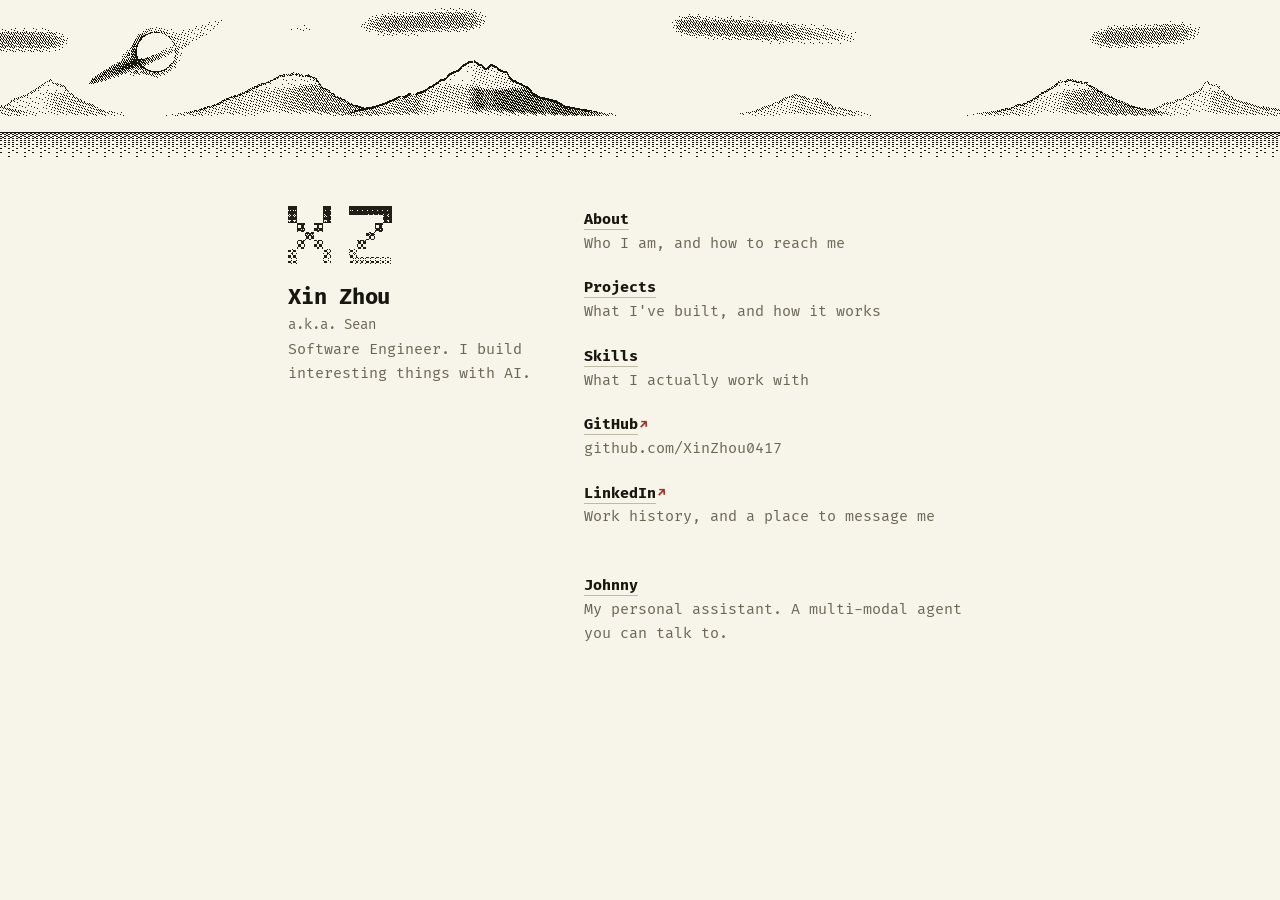
==== commit 5e437a0f: "site: rebuild from resume@cb88e7b" ====
--- a/index.html
+++ b/index.html
@@ -1 +1 @@
-<!DOCTYPE html><html lang="en"><head><meta charset="utf-8"><title>Xin Zhou</title><meta name="viewport" content="width=device-width, initial-scale=1"><meta name="description" content="Software Engineer. I build interesting things with AI."><link rel="icon" type="image/png" href="[data-uri]"><link rel="preload" href="/fonts/fira-regular.woff2" as="font" type="font/woff2" crossorigin><link rel="preload" href="/fonts/fira-bold.woff2" as="font" type="font/woff2" crossorigin><meta property="og:title" content="Xin Zhou"><meta property="og:description" content="Software Engineer. I build interesting things with AI."><meta property="og:image" content="https://xzhou.au/og.png"><meta property="og:image:width" content="1200"><meta property="og:image:height" content="630"><meta property="og:image:alt" content="Xin Zhou. Software Engineer. I build interesting things with AI."><meta property="og:url" content="https://xzhou.au/"><meta property="og:type" content="website"><meta property="og:site_name" content="Xin Zhou"><meta name="twitter:card" content="summary_large_image"><meta name="twitter:title" content="Xin Zhou"><meta name="twitter:description" content="Software Engineer. I build interesting things with AI."><meta name="twitter:image" content="https://xzhou.au/og.png"><meta name="astro-view-transitions-enabled" content="true"><meta name="astro-view-transitions-fallback" content="animate"><script type="module" src="/assets/ClientRouter.astro_astro_type_script_index_0_lang.Sx5bM3k1.js"></script><script type="module" src="/assets/Layout.astro_astro_type_script_index_0_lang.Ptof7fRJ.js"></script><link rel="stylesheet" href="/assets/Scene.DH5xsBol.css"></head><body><div class="page g-paper"><div data-astro-transition-persist="scene" class="scene"><div class="bh"></div><div class="clouds"></div><div class="occlude"></div><div class="land"></div></div><div class="col"><div class="index"><div class="identity"><img class="mark" src="[data-uri]" alt=""><h1>Xin Zhou</h1><p class="name-alias">a.k.a. Sean</p><p class="name-sub">Software Engineer. I build interesting things with AI.</p></div><div class="dir"><div class="e"><div class="t"><a href="/about.html">About</a></div><p class="s">Who I am, and how to reach me</p></div><div class="e"><div class="t"><a href="/projects.html">Projects</a></div><p class="s">What I&#39;ve built, and how it works</p></div><div class="e"><div class="t"><a href="/skills.html">Skills</a></div><p class="s">What I actually work with</p></div><div class="e"><div class="t"><a href="https://github.com/XinZhou0417" class="ext" target="_blank" rel="noopener noreferrer">GitHub</a><span class="arrow">↗</span></div><p class="s">github.com/XinZhou0417</p></div><div class="e"><div class="t"><a href="https://www.linkedin.com/in/xin-zhou-246252300/" class="ext" target="_blank" rel="noopener noreferrer">LinkedIn</a><span class="arrow">↗</span></div><p class="s">Work history, and a place to message me</p></div><div class="e e-foot"><div class="t"><a href="/agent.html">Johnny</a></div><p class="s">My personal assistant. A multi-modal agent you can talk to.</p></div></div></div></div></div><button data-astro-transition-persist="astro-mffd43sq-1" id="johnny-open" class="johnny-button" type="button" aria-haspopup="dialog" aria-expanded="false" aria-controls="johnny-panel" data-sitekey="0x4AAAAAAEWjf_f30rGrgWtV" title="Ask Johnny about Xin. He answers from the published site and says so when he does not know." hidden><span class="johnny-face"><span class="johnny-cue" aria-hidden="true">$&nbsp;</span>ask johnny</span></button><div data-astro-transition-persist="astro-6olg6xvq-2" id="johnny-root"></div><script type="module" src="/assets/Johnny.astro_astro_type_script_index_0_lang.CRBm4hJt.js"></script></body></html>+<!DOCTYPE html><html lang="en"><head><meta charset="utf-8"><title>Xin Zhou</title><meta name="viewport" content="width=device-width, initial-scale=1"><meta name="description" content="Software Engineer. I build interesting things with AI."><link rel="icon" type="image/png" href="[data-uri]"><link rel="preload" href="/fonts/fira-regular.woff2" as="font" type="font/woff2" crossorigin><link rel="preload" href="/fonts/fira-bold.woff2" as="font" type="font/woff2" crossorigin><meta property="og:title" content="Xin Zhou"><meta property="og:description" content="Software Engineer. I build interesting things with AI."><meta property="og:image" content="https://xzhou.au/og.png"><meta property="og:image:width" content="1200"><meta property="og:image:height" content="630"><meta property="og:image:alt" content="Xin Zhou. Software Engineer. I build interesting things with AI."><meta property="og:url" content="https://xzhou.au/"><meta property="og:type" content="website"><meta property="og:site_name" content="Xin Zhou"><meta name="twitter:card" content="summary_large_image"><meta name="twitter:title" content="Xin Zhou"><meta name="twitter:description" content="Software Engineer. I build interesting things with AI."><meta name="twitter:image" content="https://xzhou.au/og.png"><meta name="astro-view-transitions-enabled" content="true"><meta name="astro-view-transitions-fallback" content="animate"><script type="module" src="/assets/ClientRouter.astro_astro_type_script_index_0_lang.Sx5bM3k1.js"></script><script type="module" src="/assets/Layout.astro_astro_type_script_index_0_lang.Ptof7fRJ.js"></script><link rel="stylesheet" href="/assets/Scene.DvZ0Xgjr.css"></head><body><div class="page g-paper"><div data-astro-transition-persist="scene" class="scene"><div class="bh"></div><div class="clouds"></div><div class="occlude"></div><div class="land"></div></div><div class="col"><div class="index"><div class="identity"><img class="mark" src="[data-uri]" alt=""><h1>Xin Zhou</h1><p class="name-alias">a.k.a. Sean</p><p class="name-sub">Software Engineer. I build interesting things with AI.</p></div><div class="dir"><div class="e"><div class="t"><a href="/about.html">About</a></div><p class="s">Who I am, and how to reach me</p></div><div class="e"><div class="t"><a href="/projects.html">Projects</a></div><p class="s">What I&#39;ve built, and how it works</p></div><div class="e"><div class="t"><a href="/skills.html">Skills</a></div><p class="s">What I actually work with</p></div><div class="e"><div class="t"><a href="https://github.com/XinZhou0417" class="ext" target="_blank" rel="noopener noreferrer">GitHub</a><span class="arrow">↗</span></div><p class="s">github.com/XinZhou0417</p></div><div class="e"><div class="t"><a href="https://www.linkedin.com/in/xin-zhou-246252300/" class="ext" target="_blank" rel="noopener noreferrer">LinkedIn</a><span class="arrow">↗</span></div><p class="s">Work history, and a place to message me</p></div><div class="e e-foot"><div class="t"><a href="/agent.html">Johnny</a></div><p class="s">My personal assistant. A multi-modal agent you can talk to.</p></div></div></div></div></div><button data-astro-transition-persist="astro-mffd43sq-1" id="johnny-open" class="johnny-button" type="button" aria-haspopup="dialog" aria-expanded="false" aria-controls="johnny-panel" data-sitekey="0x4AAAAAAEWjf_f30rGrgWtV" title="Ask Johnny about Xin. He answers from the published site and says so when he does not know." hidden><span class="johnny-face"><span class="johnny-cue" aria-hidden="true">$&nbsp;</span>ask johnny</span></button><div data-astro-transition-persist="astro-6olg6xvq-2" id="johnny-root"></div><script type="module" src="/assets/Johnny.astro_astro_type_script_index_0_lang.D-18fQWo.js"></script></body></html>
--- a/assets/Scene.DvZ0Xgjr.css
+++ b/assets/Scene.DvZ0Xgjr.css
@@ -0,0 +1 @@
+.astro-route-announcer{clip:rect(0 0 0 0);clip-path:inset(50%);white-space:nowrap;width:1px;height:1px;position:absolute;top:0;left:0;overflow:hidden}@keyframes astroFadeInOut{0%{opacity:1}to{opacity:0}}@keyframes astroFadeIn{0%{opacity:0;mix-blend-mode:plus-lighter}to{opacity:1;mix-blend-mode:plus-lighter}}@keyframes astroFadeOut{0%{opacity:1;mix-blend-mode:plus-lighter}to{opacity:0;mix-blend-mode:plus-lighter}}@keyframes astroSlideFromRight{0%{transform:translate(100%)}}@keyframes astroSlideFromLeft{0%{transform:translate(-100%)}}@keyframes astroSlideToRight{to{transform:translate(100%)}}@keyframes astroSlideToLeft{to{transform:translate(-100%)}}@media (prefers-reduced-motion){::view-transition-group(*),::view-transition-old(*),::view-transition-new(*),[data-astro-transition-scope]{animation:none!important}}@font-face{font-family:Fira Code;src:url(/fonts/fira-regular.woff2)format("woff2");font-weight:400;font-style:normal;font-display:swap}@font-face{font-family:Fira Code;src:url(/fonts/fira-bold.woff2)format("woff2");font-weight:700;font-style:normal;font-display:swap}:root{--dim:#6a6755;--rule:#bfbaa3;--link:#17548c;--ext:#a02f26;--mono:"Fira Code", ui-monospace, SFMono-Regular, "SF Mono", Menlo, Consolas, "Liberation Mono", "DejaVu Sans Mono", monospace}*{box-sizing:border-box}html{-webkit-text-size-adjust:100%}body{background:var(--paper);color:var(--ink);font-family:var(--mono);font-variant-ligatures:none;margin:0;font-size:14.7px;line-height:1.62}.page{min-height:100vh;padding:0 0 3.5rem}.col{max-width:47rem;margin:0 auto;padding:0 1.5rem}.scene+header{padding-top:1.6rem}header{padding:2.4rem 0 1.5rem}a{color:var(--link);border-bottom:1px solid var(--rule);text-decoration:none}a:hover{border-bottom-color:currentColor}a.ext{color:var(--ext)}a:focus-visible{outline:2px solid var(--ink);outline-offset:2px}b{font-weight:700}.arrow{vertical-align:.15em;color:var(--ext);margin-left:.15em;font-size:.8em}.mark{width:104px;height:auto;image-rendering:pixelated;margin-bottom:1.15rem;display:block}h1{letter-spacing:-.01em;margin:0 0 .2rem;font-size:1.35rem;line-height:1.2}.name-alias{color:var(--dim);margin:0 0 .15rem;font-size:.86rem}.name-sub{color:var(--dim);margin:0}.back{margin:0;font-size:.86rem}.back a{border:0}.back a:hover{border-bottom:1px solid}.index{align-items:flex-start;gap:2.5rem;padding:2.6rem 0 0;display:flex}.identity{flex:0 0 16rem}.dir{flex:auto;padding-top:.15rem}.dir .e{margin-bottom:1.3rem}.dir .e:last-child{margin-bottom:0}.dir .t{font-weight:700}.dir .t a{color:var(--ink);border-bottom:1px solid var(--rule)}.dir .t a:hover{border-bottom-color:currentColor}.dir .s{color:var(--dim);margin:0}h2{color:var(--ink);margin:0 0 1.3rem;font-size:1.05rem;font-weight:700}h2:before{content:"# ";color:var(--dim)}h2.cmd:before{content:none}.intro{align-items:flex-start;gap:2rem;display:flex}.intro .prose{flex:auto;min-width:0}.portrait{flex:0 0 168px;width:168px;height:auto;display:block}.portrait.dithered{image-rendering:pixelated}.prose p{max-width:40rem;margin:0 0 .9rem}.prose p:last-child{margin-bottom:0}.item{margin-bottom:1.3rem}.item:last-child{margin-bottom:0}.row{align-items:baseline;display:flex}.row .t{font-weight:700}.row .lead{border-bottom:1px dotted var(--rule);flex:auto;min-width:1.5rem;margin:0 .55em;transform:translateY(-.3em)}.row .m{color:var(--dim);white-space:nowrap;flex:none;font-size:.82rem}.d{color:var(--dim);max-width:42rem;margin:.1rem 0 0}.stack-row{flex-wrap:wrap;gap:.35rem .4rem;margin:0 0 .75rem;display:flex}.stack-row:last-child{margin-bottom:0}.stack-label{color:var(--dim);flex:0 0 8rem;padding-top:.15rem;font-size:.82rem}.chips{flex-wrap:wrap;flex:16rem;gap:.3rem .35rem;display:flex}.chip{border:1px solid var(--rule);background:#ffffff73;padding:.02rem .4rem;font-size:.82rem}.year{margin-top:1.9rem}.year:first-of-type{margin-top:0}.year-label{margin:0 0 .8rem}.year-label:before{content:"## ";color:var(--dim)}.year-items{padding-left:1.5rem}.sr-only{clip-path:inset(50%);white-space:nowrap;border:0;width:1px;height:1px;margin:-1px;padding:0;position:absolute;overflow:hidden}.cmd{color:var(--dim);margin:1.1rem 0 .9rem}.cmd .t-p{color:var(--rule)}.tree{margin:0;font-family:inherit;font-size:.88rem;line-height:1.25;overflow-x:auto}.tree .t-p{color:var(--dim)}.tree .t-stem{color:var(--rule)}.tree .t-dir{color:var(--link);font-weight:700}.tree .t-sum{color:var(--dim);font-size:.82rem}.rows{margin:1.7rem 0 0}.rows>div{gap:.4rem;margin-bottom:.3rem;display:flex}.rows dt{color:var(--dim);flex:0 0 8rem;font-size:.86rem}.rows dd{overflow-wrap:anywhere;flex:auto;margin:0}@media (width<=40rem){body{font-size:14px}.index{padding-top:1.8rem;display:block}.identity{margin-bottom:2.2rem}.row{display:block}.row .lead{display:none}.row .m{white-space:normal;display:block}.stack-label,.rows dt{flex:0 0 100%}.intro{display:block}.year-items{padding-left:.8rem}.portrait{margin:0 0 1.2rem}}@media print{.page{background:#fff}.scene{display:none}.prose.long .fig{float:none;width:auto;margin:0 0 1rem}.fig-peek,.fig-line{display:none}}.toc{margin:0 0 2.2rem;font-size:.78rem;line-height:1.5}.toc-head{color:var(--dim);letter-spacing:.04em;margin:0 0 .5rem}.to-top{font:inherit;letter-spacing:inherit;color:var(--dim);cursor:pointer;background:0 0;border:0;padding:0;display:none}.to-top:hover{color:var(--ink)}.toc.away .here{display:none}.toc.away .to-top{display:inline}.toc ol{border-left:1px solid var(--rule);margin:0;padding:0;list-style:none}.toc li{margin:0 0 .3rem}.toc ol ol{margin:.25rem 0 .5rem .9rem}.toc ol ol li{margin:0 0 .2rem}.toc a{color:#94907c;overflow-wrap:anywhere;border:0;border-left:2px solid #0000;margin-left:-1px;padding-left:.6rem;display:block}.toc a:hover{color:var(--ink);border-bottom:0}.toc a.on{color:var(--ink);border-left-color:var(--ink);font-weight:700}.rail{text-align:center;margin:0 0 2.5rem}.rail img{max-width:100%;height:auto;image-rendering:pixelated;display:inline-block}@media (width>=86rem){.rail{text-align:left;width:13rem;margin:0;padding-left:1.6rem;position:absolute;top:.2rem;left:100%}}@media (width>=76rem){.col.has-toc{position:relative}.toc{width:13rem;margin:0;padding-right:1.6rem;position:absolute;top:.2rem;bottom:0;right:100%}.toc-inner{position:sticky;top:2rem}.toc-scroll{overscroll-behavior:contain;scrollbar-width:thin;scrollbar-color:var(--rule) transparent;max-height:50vh;overflow-y:auto}}@media (width<=75.99rem){.toc-scroll{overscroll-behavior:contain;scrollbar-width:thin;scrollbar-color:var(--rule) transparent;max-height:45vh;overflow-y:auto}}.prose.long{max-width:40rem;display:flow-root}.prose.long>:first-child{margin-top:0}h3,h4,h5,h6{color:var(--ink);margin:2rem 0 .7rem;scroll-margin-top:1.5rem;font-weight:700}h3{font-size:.95rem}h4{font-size:.86rem}h5,h6{font-size:.8rem}h4,h5,h6{margin-top:1.5rem}.anchor{color:inherit;border:0}.anchor .hash{color:var(--dim)}.anchor:hover{border:0}.anchor:hover .hash{color:var(--ext)}.prose.long a.ext:after{content:"↗";vertical-align:.15em;color:var(--ext);margin-left:.15em;font-size:.8em}.prose.long img{max-width:100%;height:auto;margin:0 0 1rem;display:block}.prose.long figure{margin:0 0 1rem}.prose.long ul,.prose.long ol{margin:0 0 .9rem;padding-left:1.2rem}.prose.long li{margin:0 0 .3rem}.prose.long code{background:color-mix(in srgb, var(--ink) 7%, transparent);padding:.05em .3em;font-size:.92em}.prose.long pre{background:color-mix(in srgb, var(--ink) 5%, transparent);margin:0 0 1rem;padding:.8rem 1rem;overflow-x:auto}.prose.long pre code{background:0 0;padding:0}.prose.long blockquote{border-left:2px solid var(--rule);color:var(--dim);margin:0 0 1rem;padding-left:1rem}.fig{margin:0 0 1.2rem}.fig-shot{border:0;display:block}.fig-shot:focus-visible{outline:2px solid var(--ink);outline-offset:2px}.fig img{border:1px solid var(--rule);width:100%;height:auto;display:block}.fig figcaption{color:var(--dim);margin-top:.35rem;font-size:.7rem;line-height:1.45}.fig-shot:hover img,.fig.is-lit img{border-color:var(--ext)}.figref{color:inherit;border-bottom:1px dashed var(--ext);background:color-mix(in srgb, var(--ext) 7%, transparent);padding:0 .12em}.figref:hover,.figref:focus-visible,.figref.is-lit{background:color-mix(in srgb, var(--ext) 16%, transparent);border-bottom-color:var(--ext)}@media (width>=86rem){.prose.long .fig{float:right;clear:right;width:13rem;margin:.35rem -20.1rem 1.4rem 0}}.fig-line{z-index:5;border-top:1px dashed var(--ext);opacity:.7;pointer-events:none;height:0;position:fixed}.fig-line[hidden]{display:none}.fig-peek{z-index:40;border:1px solid var(--ink);background:var(--paper) center / contain no-repeat;pointer-events:none;position:fixed;box-shadow:0 8px 30px #17160f47}.fig-peek[hidden]{display:none}.prose.long a.inline-shot{border:0;margin:0 0 1rem;display:block}.prose.long a.inline-shot img{margin:0}.prose.long a.inline-shot:focus-visible{outline:2px solid var(--ink);outline-offset:2px}.empty{text-align:center;padding:5rem 1.5rem 4.5rem}.marquee{max-width:100%;line-height:0;display:inline-block;position:relative}.empty img{max-width:100%;height:auto;image-rendering:pixelated;display:block}.empty .blink{animation:2.85s infinite uc-blink;position:absolute;inset:0}@keyframes uc-blink{0%,70.18%{opacity:1}70.19%,to{opacity:0}}@media (prefers-reduced-motion:reduce){.empty .blink{animation:none}}.empty p{color:var(--dim);margin:1.4rem 0 0}.johnny-button{z-index:40;font:inherit;letter-spacing:.04em;--px:3px;--pix-edge:var(--ink);--pix-hi:#5ce9bd;--pix-face:var(--t-green);--pix-lo:#03996c;background:var(--pix-edge);color:var(--pix-edge);padding:calc(var(--px) * 3) calc(var(--px) * 4);cursor:pointer;box-shadow:none;clip-path:polygon(calc(var(--px) * 3) 0, calc(100% - var(--px)) 0, 100% var(--px), 100% calc(100% - var(--px) * 3), calc(100% - var(--px)) calc(100% - var(--px) * 3), calc(100% - var(--px)) calc(100% - var(--px) * 2), calc(100% - var(--px) * 2) calc(100% - var(--px) * 2), calc(100% - var(--px) * 2) calc(100% - var(--px)), calc(100% - var(--px) * 3) calc(100% - var(--px)), calc(100% - var(--px) * 3) 100%, var(--px) 100%, 0 calc(100% - var(--px)), 0 calc(var(--px) * 3), var(--px) calc(var(--px) * 3), var(--px) calc(var(--px) * 2), calc(var(--px) * 2) calc(var(--px) * 2), calc(var(--px) * 2) var(--px), calc(var(--px) * 3) var(--px));filter:drop-shadow(calc(var(--px) * 4 / 3) calc(var(--px) * 4 / 3) 0 var(--ink));border:0;font-size:.82rem;font-weight:700;position:fixed;bottom:1.25rem;right:1.25rem}.johnny-button:before{content:"";inset:calc(var(--px) * 2 / 3);pointer-events:none;background:linear-gradient(to bottom, var(--pix-hi) 0 var(--px), var(--pix-face) var(--px) calc(100% - var(--px) * 5 / 3), var(--pix-lo) calc(100% - var(--px) * 5 / 3) 100%);clip-path:polygon(calc(var(--px) * 3) 0, calc(100% - var(--px)) 0, 100% var(--px), 100% calc(100% - var(--px) * 3), calc(100% - var(--px)) calc(100% - var(--px) * 3), calc(100% - var(--px)) calc(100% - var(--px) * 2), calc(100% - var(--px) * 2) calc(100% - var(--px) * 2), calc(100% - var(--px) * 2) calc(100% - var(--px)), calc(100% - var(--px) * 3) calc(100% - var(--px)), calc(100% - var(--px) * 3) 100%, var(--px) 100%, 0 calc(100% - var(--px)), 0 calc(var(--px) * 3), var(--px) calc(var(--px) * 3), var(--px) calc(var(--px) * 2), calc(var(--px) * 2) calc(var(--px) * 2), calc(var(--px) * 2) var(--px), calc(var(--px) * 3) var(--px));position:absolute}.johnny-face{z-index:1;position:relative}@media (width>=40rem){.johnny-button{font-size:.88rem;bottom:4.5rem;right:5.5rem}}.johnny-button[aria-expanded=true]{display:none}.johnny-button:hover:before{background:linear-gradient(to bottom, var(--pix-face) 0 calc(100% - var(--px) * 8 / 3), var(--pix-lo) calc(100% - var(--px) * 8 / 3) 100%)}.johnny-button:active:before{background:var(--pix-lo)}.johnny-button:hover{filter:drop-shadow(var(--px) var(--px) 0 var(--ink));transform:translate(calc(var(--px) / 3), calc(var(--px) / 3))}.johnny-button:active{filter:none;transform:translate(calc(var(--px) * 4 / 3), calc(var(--px) * 4 / 3))}.johnny-button:focus-visible{outline:2px solid var(--link);outline-offset:2px}@media print{.johnny-button{display:none}}:root{--t-bg:#1d2a35;--t-fg:#cbd5e1;--t-mid:#b2bdcc;--t-dim:#8494a8;--t-green:#05ce91;--t-blue:#82aaff;--t-amber:#ff9d00;--t-red:#ff6b6b;--t-rule:#2b3b48}.johnny{background:var(--t-bg);color:var(--t-fg);border-color:var(--t-rule)}.johnny-head{border-bottom:1px solid var(--t-rule);color:var(--t-dim);background:linear-gradient(#26374480,#1f2e3980);flex:none;justify-content:center;align-items:center;padding:.4rem .6rem;display:flex;position:relative}.johnny-head .johnny-dots{position:absolute;left:1.4rem}.johnny-status{border-top:1px solid var(--t-rule);color:var(--t-dim);white-space:nowrap;background:linear-gradient(#26374480,#1f2e3980);flex:none;align-items:center;gap:.5rem;padding:.32rem .8rem;font-size:.72rem;display:flex;overflow:hidden}.johnny-bar{letter-spacing:-.06em;color:var(--t-mid)}.johnny-sep{opacity:.5}.johnny-meter.is-low,.johnny-meter.is-low .johnny-bar{color:var(--t-amber)}.johnny-meter{align-items:center;gap:.5rem;margin-left:auto;display:flex}.johnny-meter[hidden]{display:none}.johnny-activity{text-overflow:ellipsis;min-width:0;color:var(--t-dim);overflow:hidden}.johnny-activity.is-pending{color:var(--t-green)}.johnny-activity-files{color:var(--t-mid)}.johnny-title{color:var(--t-mid);font-size:.78rem}.johnny-dots{align-items:baseline;gap:.15rem;font-size:.78rem;display:inline-flex}.johnny-dot{font:inherit;cursor:pointer;color:var(--t-dim);letter-spacing:-.02em;background:0 0;border:0;padding:0 .1rem}.johnny-dot:hover{color:var(--t-fg)}.johnny-dot-min:hover,.johnny-dot-min:focus-visible{color:var(--t-amber)}.johnny-dot-close:hover,.johnny-dot-close:focus-visible{color:var(--t-red)}.johnny-dot:focus-visible{outline:none;text-decoration:underline}.johnny-confirm{z-index:2;background:#1d2a35d1;justify-content:center;align-items:center;display:flex;position:absolute;inset:0}.johnny-confirm-box{border:1px solid var(--t-rule);background:var(--t-bg);max-width:20rem;padding:.8rem .9rem}.johnny-confirm p{color:var(--t-mid);margin:0 0 .7rem;line-height:1.5}.p-warn{color:var(--t-amber)}.johnny-confirm-row{justify-content:flex-end;gap:.6rem;display:flex}.johnny-confirm button{font:inherit;border:1px solid var(--t-rule);color:var(--t-mid);cursor:pointer;background:0 0;padding:.12rem .6rem;font-size:.78rem}.johnny-confirm button:hover{border-color:var(--t-fg);color:var(--t-fg)}.johnny-confirm .is-danger{color:var(--t-red);border-color:#ff6b6b66}.johnny-confirm .is-danger:hover{border-color:var(--t-red);color:var(--t-red)}.johnny-body{cursor:text;scrollbar-width:thin;scrollbar-color:var(--t-rule) transparent;flex:1;min-height:0;padding:.7rem .6rem;overflow-y:auto}.johnny-log{flex-direction:column;gap:.6rem;line-height:1.55;display:flex}.johnny-log p{margin:0}.johnny-hint{color:var(--t-mid)}.johnny-pending{color:var(--t-dim)}.johnny-hint .c-name{color:var(--t-blue)}.johnny-boot-head{color:var(--t-fg)}.b-summary{color:var(--t-dim);margin-left:.75rem}.johnny-boot{color:var(--t-dim);gap:.75rem;font-size:.78rem;display:flex}.johnny-boot .b-label{min-width:7rem;color:var(--t-mid)}.johnny-boot .b-val{color:var(--t-green)}.johnny-boot .b-wait{color:var(--t-dim)}.johnny-boot .b-bad{color:var(--t-red)}.johnny-boot+.johnny-boot{margin-top:-.35rem}.johnny-init>summary,.johnny-run>summary{cursor:pointer;list-style:none}.johnny-init>summary::-webkit-details-marker{display:none}.johnny-run>summary::-webkit-details-marker{display:none}.johnny-init>summary:after,.johnny-run>summary:after{content:" [+]";color:var(--t-dim)}.johnny-init[open]>summary:after,.johnny-run[open]>summary:after{content:" [-]"}.johnny-run>summary{color:var(--t-dim);font-style:italic}.johnny-run{flex-direction:column;display:flex}.johnny-run-step{color:var(--t-dim);gap:.5rem;margin:0 0 .12rem;font-size:.78rem;display:flex}.johnny-run-step .r-mark{flex:none;width:1ch}.johnny-run-step .r-label{flex:1;min-width:0}.johnny-run-step.is-running .r-mark{color:var(--t-mid)}.johnny-run-step.is-done .r-mark{color:var(--t-green)}.johnny-run-step.is-blocked .r-mark,.johnny-run-step.is-blocked .r-label{color:var(--t-red)}.johnny-run-thought{color:var(--t-dim);font-style:italic}.johnny-run-thought .r-mark,.johnny-run-thought.is-done .r-mark{color:var(--t-dim)}.johnny-run-thought,.johnny-run-step{animation:.18s ease-out both johnny-arrive}@keyframes johnny-arrive{0%{opacity:0;transform:translateY(-.15rem)}to{opacity:1;transform:none}}@media (prefers-reduced-motion:reduce){.johnny-run-thought,.johnny-run-step{animation:none}}.johnny-run:focus,.johnny-run:focus-visible{outline:none}.johnny-interrupted .r-val,.johnny-interrupted{color:var(--t-amber)}.johnny-q{color:var(--t-fg)}.johnny .p-user,.johnny .p-host{color:var(--t-green)}.johnny .p-tail{color:var(--t-dim)}.johnny-a{color:var(--t-mid)}.johnny-a>p+p{margin-top:.4rem}.johnny-a a,.johnny-cites a{color:var(--t-blue);border-bottom:1px solid #82aaff66}.johnny-a a:hover,.johnny-cites a:hover{border-bottom-color:var(--t-blue)}.johnny-cites{color:var(--t-dim);font-size:.78rem}.johnny-cites a+a:before{content:""}.johnny-blocked{border-left:2px solid var(--t-rule);padding-left:.55rem}.johnny-limit{color:var(--t-amber);border-left-color:var(--t-amber)}.johnny-limit a{color:var(--t-amber);border-bottom-color:var(--t-amber)}.johnny-cmds-lead{margin-bottom:.45rem}.johnny-cmds{border-collapse:collapse;margin:.1rem 0 .35rem}.johnny-cmds td{vertical-align:top;padding:.08rem .6rem .08rem 0}.johnny-cmds .c-name{color:var(--t-blue);white-space:nowrap}.johnny-cmds .c-blurb{color:var(--t-dim)}.johnny-cmds-note{color:var(--t-dim);font-size:.78rem}.johnny-tools{margin:.1rem 0 .4rem;padding:0;list-style:none}.johnny-tools li{flex-wrap:wrap;gap:0 .75rem;padding:.08rem 0;display:flex}.johnny-tools li:before{content:"-";color:var(--t-dim);margin-right:.45rem}.johnny-tools .c-name{color:var(--t-blue)}.johnny-tools .c-blurb{color:var(--t-dim)}.johnny-palette{border-left:2px solid var(--t-rule);flex-direction:column;margin:.5rem 0 .1rem;padding-left:.55rem;display:flex}.johnny-pick{width:100%;font:inherit;color:var(--t-dim);text-align:left;cursor:pointer;background:0 0;border:0;gap:.75rem;padding:.12rem .25rem;display:flex}.johnny-pick .c-name{color:var(--t-blue);white-space:nowrap;min-width:6rem}.johnny-pick b{color:var(--t-fg);font-weight:inherit}.johnny-pick.is-on,.johnny-pick.is-on .c-name,.johnny-pick.is-on b{color:var(--t-fg)}.johnny-pick:hover:not(.is-on){color:var(--t-mid)}.johnny-q-wrap>summary{cursor:default;list-style:none}.johnny-q-wrap>summary::-webkit-details-marker{display:none}.johnny-q-wrap[data-trace]>summary{cursor:pointer}.johnny-q-wrap[data-trace]>summary:after{content:" [+]";color:var(--t-dim)}.johnny-q-wrap[data-trace][open]>summary:after{content:" [-]"}.q-gates{color:var(--t-dim);margin-left:.75rem;font-size:.78rem}.q-gates.is-bad{color:var(--t-red)}.johnny-q-wrap>.johnny-trace{margin-bottom:.45rem}.johnny-trace{border-collapse:collapse;width:100%;color:var(--t-dim);margin-top:.4rem;font-size:.74rem}.johnny-trace td{vertical-align:top;padding:.06rem .5rem .06rem 0}.t-gate{width:auto;color:var(--t-mid)}.t-status{white-space:nowrap;width:1%;color:var(--t-green)}.t-reason{white-space:nowrap;width:1%}.t-block .t-status,.t-block .t-gate{color:var(--t-red)}.t-skip .t-status{color:var(--t-dim)}.johnny-form{align-items:baseline;gap:.4rem;margin-top:.6rem;display:flex}.johnny-prompt{color:var(--t-green);white-space:nowrap}.johnny-form.is-busy{visibility:hidden}.johnny-form textarea{resize:none;min-width:4rem;height:1.5em;line-height:1.5;font:inherit;color:var(--t-fg);caret-color:var(--t-green);caret-shape:block;background:0 0;border:0;flex:1;align-self:flex-start;padding:0;font-size:.82rem;overflow-y:hidden}.johnny-form textarea::placeholder{color:var(--t-dim)}.johnny-form textarea:focus{outline:none}.johnny-challenge:not(:empty){border-left:2px solid var(--t-amber);margin-top:.7rem;padding-left:.55rem}.johnny-challenge iframe{max-width:100%}.kbd{border:1px solid var(--rule);white-space:nowrap;background:#ffffff73;padding:.02rem .35rem;font-size:.82rem}.e-foot{margin-top:2.8rem}.johnny-head .johnny-keys{align-items:baseline;gap:.5rem;display:inline-flex;position:absolute;right:1.4rem}.johnny-mic{font:inherit;cursor:pointer;color:var(--t-dim);letter-spacing:-.02em;background:0 0;border:0;padding:0 .1rem;font-size:.78rem}.johnny-mic:hover{color:var(--t-fg)}.johnny-mic:focus-visible{outline:none;text-decoration:underline}.johnny-mic[data-on=true]{color:var(--t-green,#7fb069)}.johnny-mute{font:inherit;cursor:pointer;color:var(--t-dim);letter-spacing:-.02em;background:0 0;border:0;padding:0 .1rem;font-size:.78rem}.johnny-mute:hover{color:var(--t-fg)}.johnny-mute:focus-visible{outline:none;text-decoration:underline}.johnny-mute[data-state=connecting]{color:var(--t-amber)}.johnny-mute[data-state=live]{color:var(--t-green,#7fb069)}.johnny-mute[data-state=denied],.johnny-mute[data-state=unavailable],.johnny-mute[data-state=failed]{color:var(--t-dim);font-style:italic}.prose.man>h3:first-child{margin-top:0}.prose.man p{margin-bottom:.6rem}.synopsis{color:var(--dim)}.man-quip{color:var(--dim);margin-bottom:.9rem}.man-cmds{grid-template-columns:minmax(6rem,max-content) 1fr;gap:.85rem 1.2rem;max-width:40rem;margin:0 0 .9rem;display:grid}.man-cmds dt{color:var(--ink);font-size:.88rem;font-weight:700}.man-cmds dt:before{content:"▪ ";color:var(--dim);font-weight:400}.man-cmds dd{margin:0}@media (width<=34rem){.man-cmds{grid-template-columns:1fr;gap:.15rem}.man-cmds dd{margin:0 0 .85rem;padding-left:2ch}}.man-note{color:var(--dim);max-width:40rem;font-size:.92rem}.johnny-choose{margin:.35rem 0 .2rem}.johnny-choose-q{color:var(--t-dim);margin:0 0 .25rem;font-size:.82rem}.johnny-choose-opt{text-align:left;width:100%;font:inherit;cursor:pointer;color:var(--t-mid);background:0 0;border:0;grid-template-columns:1rem max-content 1fr;align-items:baseline;gap:0 .5rem;padding:.12rem .2rem;display:grid}.johnny-choose-mark{color:#0000}.johnny-choose-opt[aria-selected=true]{color:var(--t-fg)}.johnny-choose-opt[aria-selected=true] .johnny-choose-mark{color:var(--t-amber)}.johnny-choose-opt:focus-visible{outline:none}.johnny-choose-label{color:var(--t-cyan,var(--t-fg))}.johnny-choose-hint{color:var(--t-dim);font-size:.8rem}@media (width<=26rem){.johnny-choose-opt{grid-template-columns:1rem 1fr;row-gap:.1rem}.johnny-choose-hint{grid-column:2}}.johnny-quiet-opts{gap:.3rem;margin:.5rem 0 .7rem;display:grid}.johnny-quiet-opts button{text-align:left;font:inherit;cursor:pointer;color:var(--t-mid);background:0 0;border:1px solid #0000;border-radius:3px;gap:.1rem;padding:.35rem .45rem;display:grid}.johnny-quiet-opts button[aria-selected=true]{border-color:var(--t-amber);color:var(--t-fg)}.johnny-quiet-opts button:focus-visible{outline:none}.johnny-quiet-label{color:var(--t-cyan,var(--t-fg))}.johnny-quiet-hint{color:var(--t-dim);font-size:.8rem}.johnny-spoken{border-left:2px solid var(--t-rule);padding-left:.5rem}.johnny-tray{flex-wrap:wrap;flex:none;gap:.4rem;margin-right:.4rem;display:inline-flex}.johnny-tray[hidden]{display:none}.johnny-chip-name,.johnny-file{color:var(--t-cyan,var(--t-fg));cursor:pointer;border-bottom:1px dotted;text-decoration:none}.johnny-chip-name:hover,.johnny-file:hover{color:var(--t-fg)}.johnny-form .johnny-chip-name{font-size:.82rem}.johnny.is-dropping{outline:1px dashed var(--t-amber);outline-offset:-4px}.johnny-peek{z-index:3;border:1px solid var(--t-rule);pointer-events:none;background:#0d151b 50%/contain no-repeat;border-radius:3px;position:absolute;top:3.2rem;left:.9rem;box-shadow:0 6px 24px #0008}.johnny-peek[hidden]{display:none}.johnny-docpeek{z-index:60;border:1px solid var(--t-rule);pointer-events:none;background:#fff;border-radius:3px;position:fixed;overflow:hidden;box-shadow:0 10px 34px #0009}.johnny-docpeek[hidden]{display:none}.johnny-docpeek canvas{display:block}.johnny-docpeek-wait{background:var(--t-bg);color:var(--t-dim);margin:0;padding:.6rem .8rem;font-size:.75rem}.johnny-tip{z-index:40;max-width:20rem;color:var(--t-fg);border:1px solid var(--t-rule);pointer-events:none;background:#0d151b;border-radius:3px;padding:.3rem .5rem;font-size:.74rem;line-height:1.35;position:fixed;box-shadow:0 6px 24px #0008}.johnny-tip[hidden]{display:none}.johnny-refused{color:var(--t-amber)}.johnny-confirm-detail{color:var(--t-mid);font-size:.8rem}:root{--paper:#f7f4ea;--blue:#e7eef8;--butter:#f8f1d0;--sage:#e6eee2;--ink:#17160f}.g-paper{background:var(--paper);--ground:var(--paper)}.g-blue{background:var(--blue);--ground:var(--blue)}.g-butter{background:var(--butter);--ground:var(--butter)}.g-sage{background:var(--sage);--ground:var(--sage)}.scene{height:164px;image-rendering:pixelated;position:relative;overflow:hidden}.occlude{background:var(--ground);position:absolute;inset:0;mask:url(/img/silhouette.png) 0 0 repeat-x}.land{background:url(/img/land.png) 0 0 repeat-x;position:absolute;inset:0}.bh{width:160px;height:92px;image-rendering:pixelated;background:url(/img/blackhole.png) 0 0 no-repeat;animation:9s steps(36,end) infinite orbit;position:absolute;top:6px;left:min(76px,100% - 176px)}@keyframes orbit{0%{background-position-y:0}to{background-position-y:-3312px}}@media (prefers-reduced-motion:reduce){.bh{animation:none}}.clouds{height:60px;image-rendering:pixelated;background-image:url(/img/clouds.png);background-repeat:repeat-x;animation:440s linear infinite drift,34s steps(14,end) infinite alternate morph;position:absolute;top:0;left:0;right:0}@keyframes drift{0%{background-position-x:0}to{background-position-x:-2800px}}@keyframes morph{0%{background-position-y:0}to{background-position-y:-840px}}@media (prefers-reduced-motion:reduce){.clouds{animation:none}}
